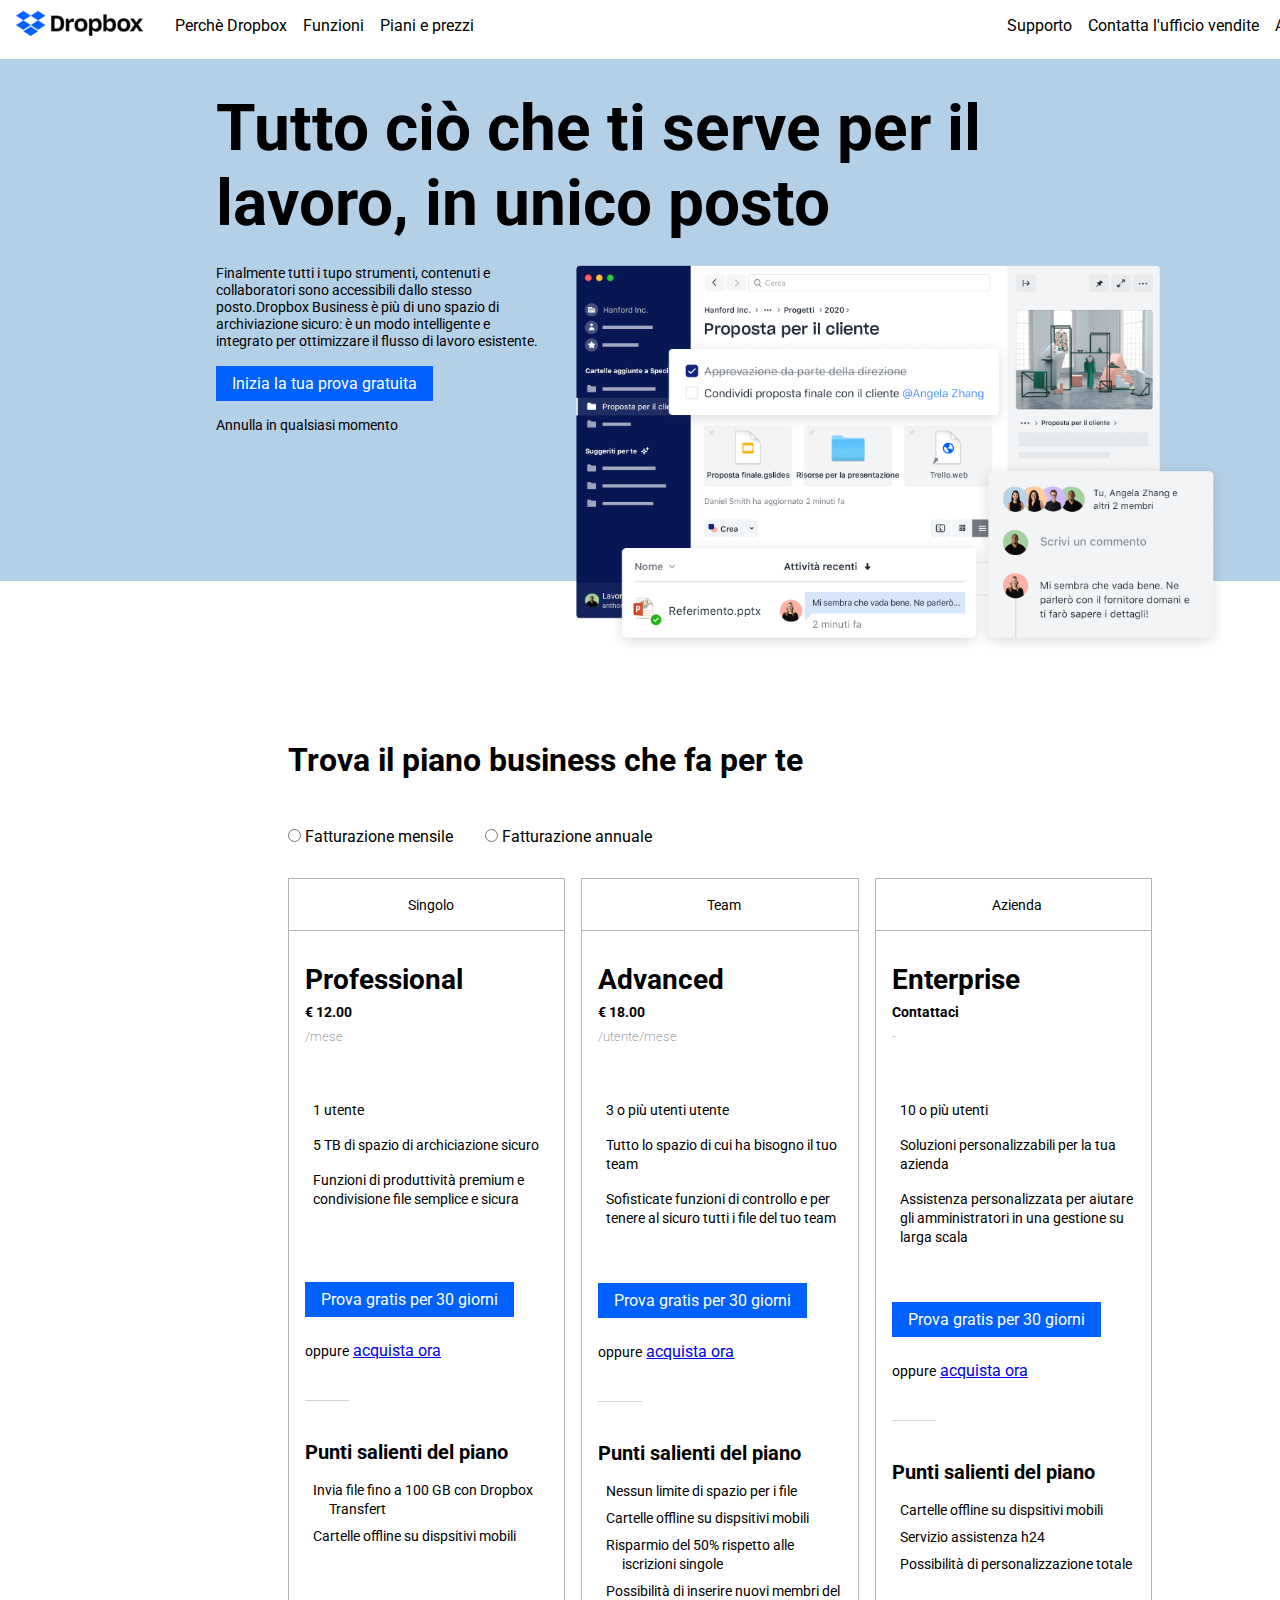
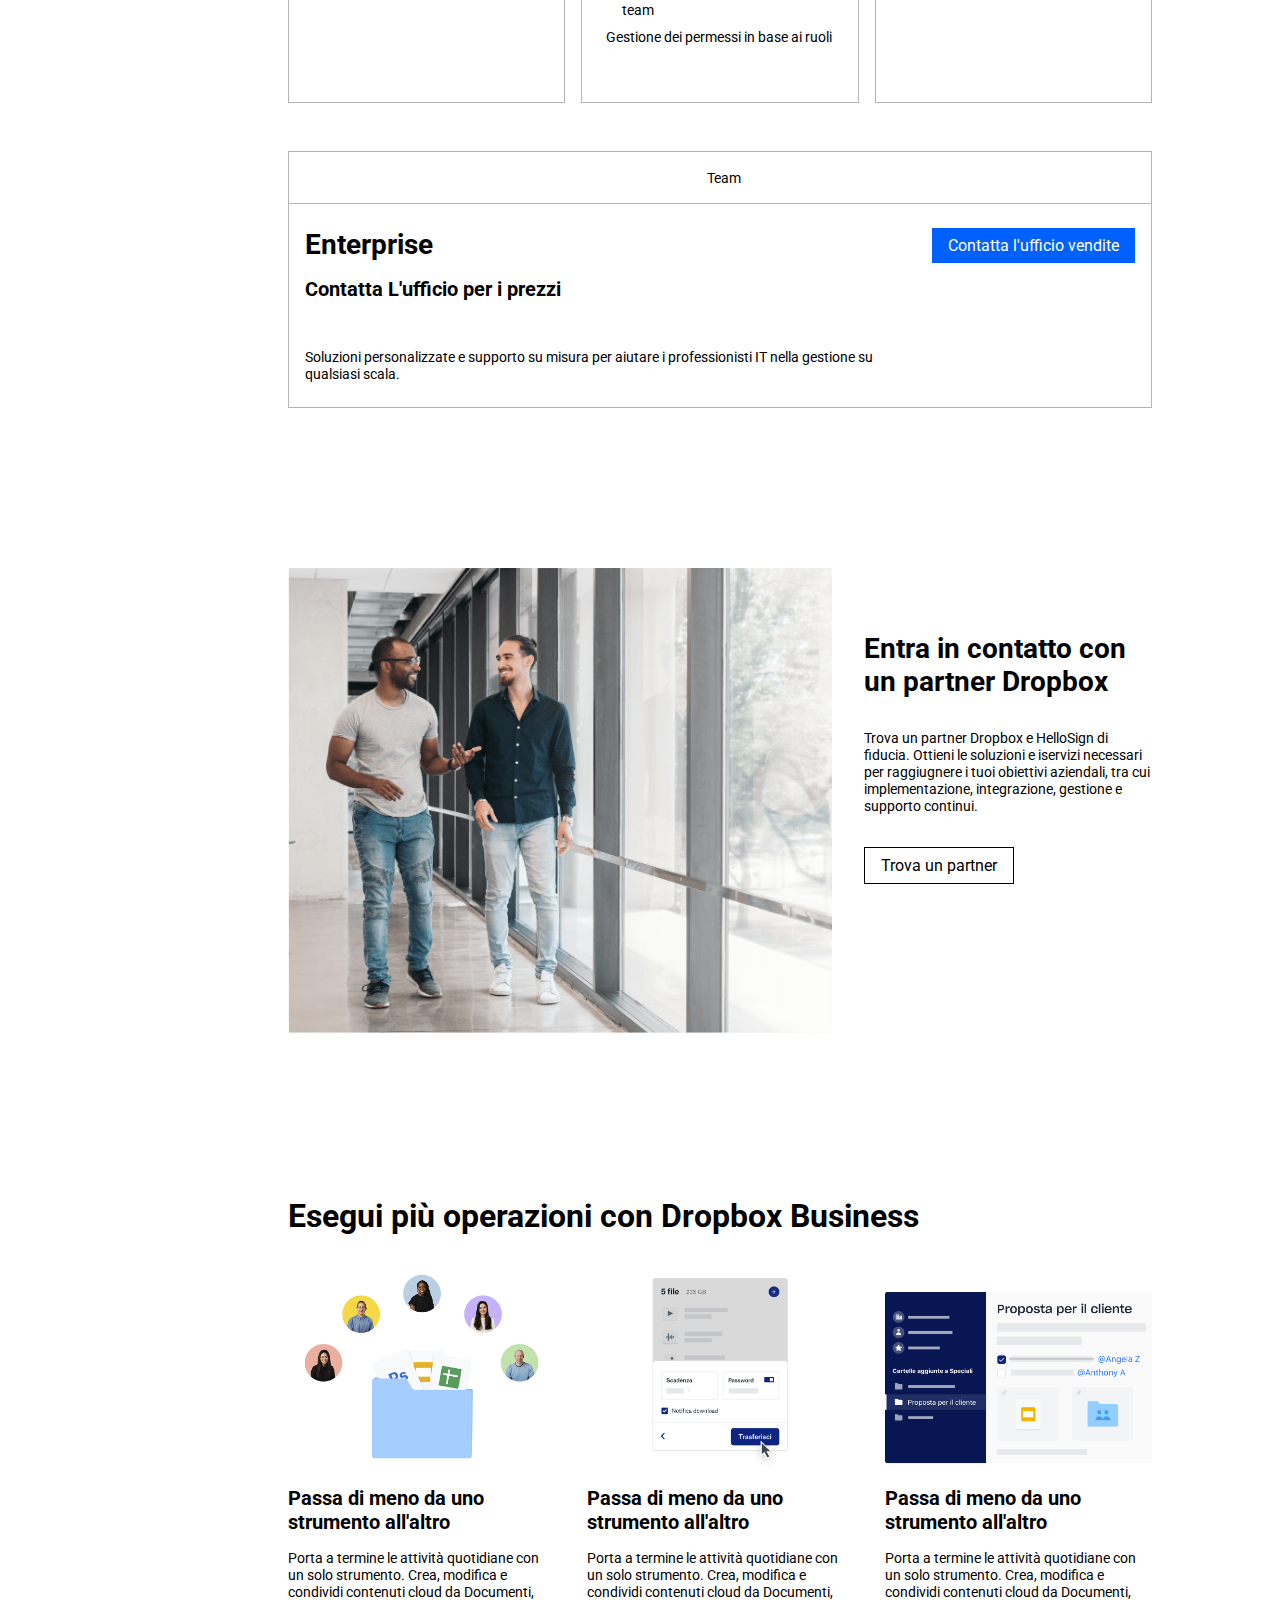
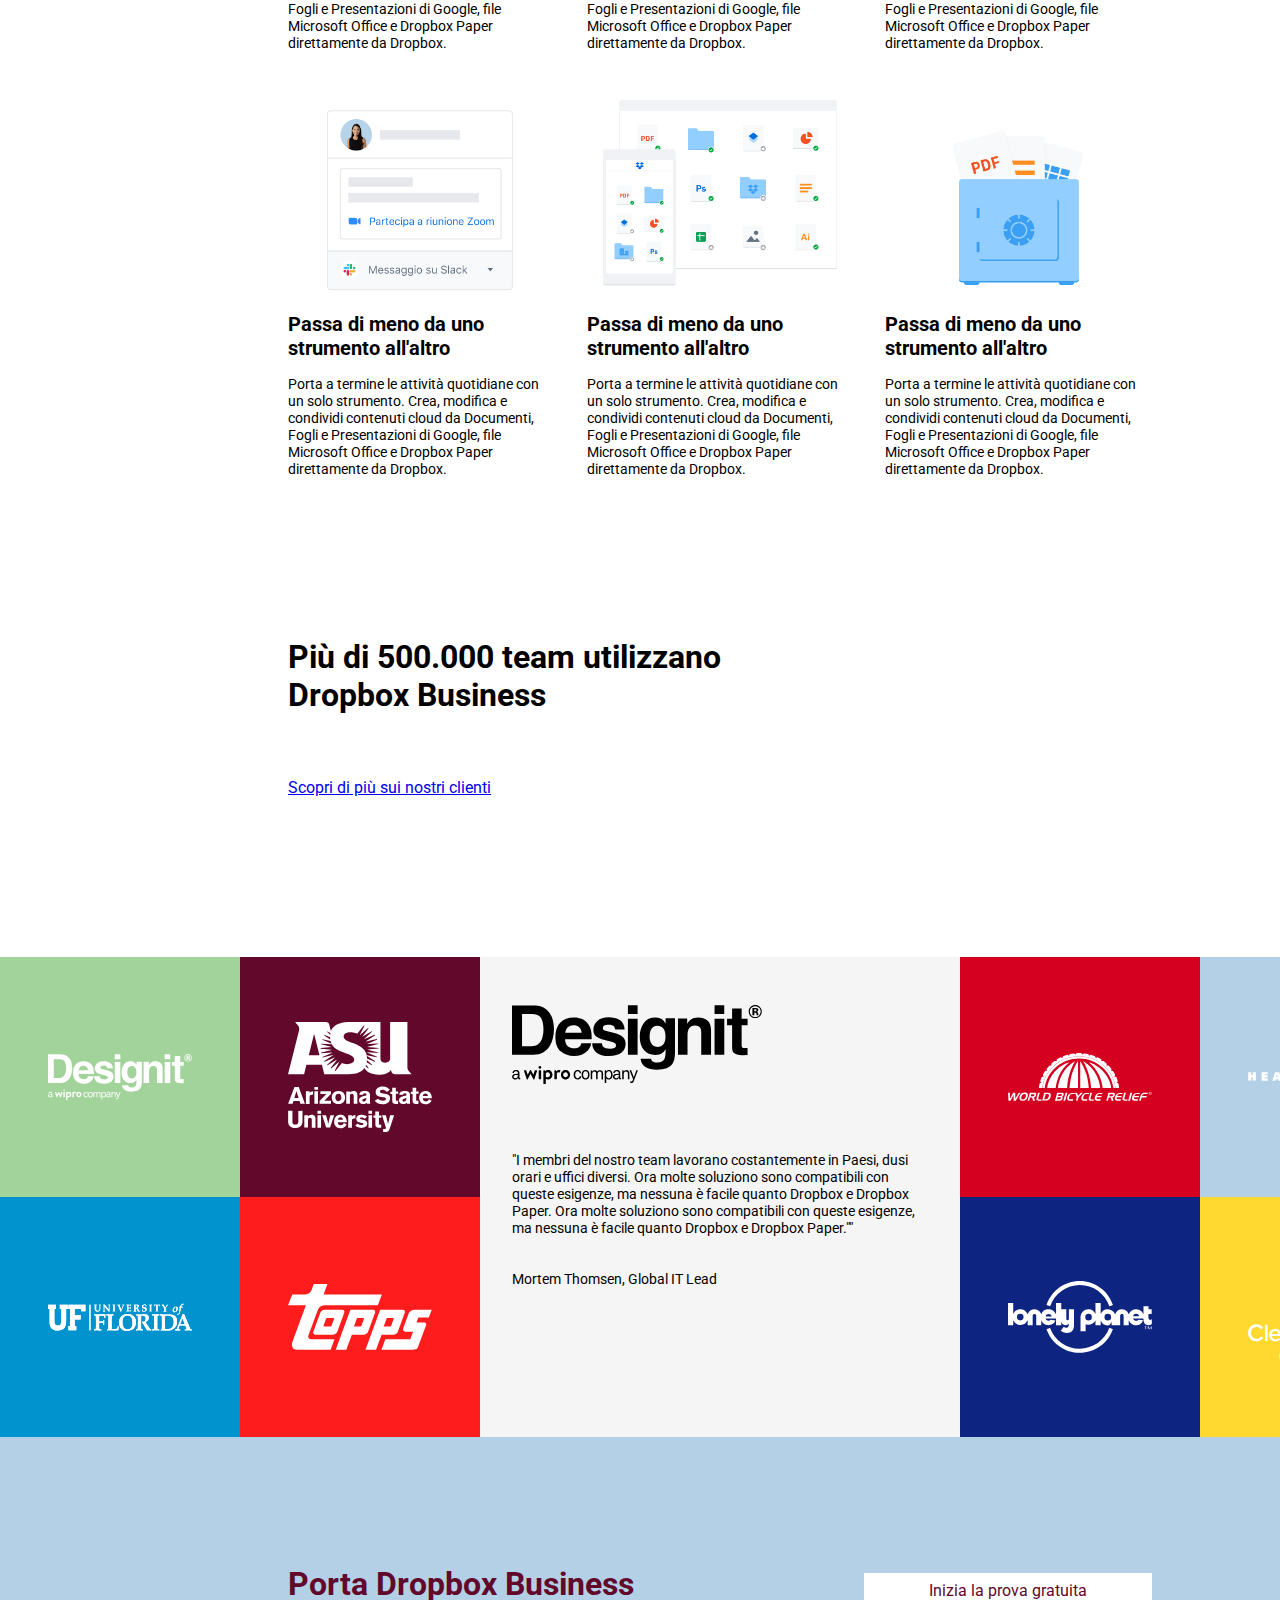
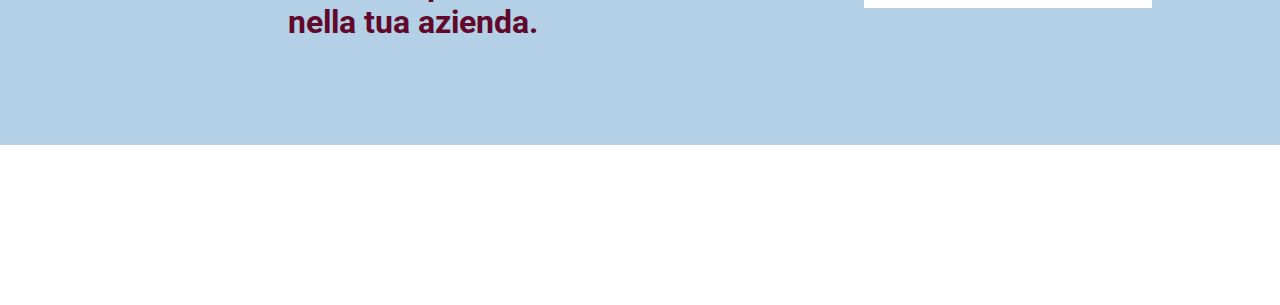
==== index.html @ 4bbb4719 "fix errors in plans section" ====
<!DOCTYPE html>
<html lang="en">
  <head>
    <meta charset="UTF-8" />
    <meta name="viewport" content="width=device-width, initial-scale=1.0" />

    <!-- font google -->
    <link rel="preconnect" href="https://fonts.googleapis.com" />
    <link rel="preconnect" href="https://fonts.gstatic.com" crossorigin />
    <link
      href="https://fonts.googleapis.com/css2?family=Roboto:ital,wght@0,100;0,300;0,400;0,500;0,700;0,900;1,100;1,300;1,400;1,500;1,700;1,900&display=swap"
      rel="stylesheet"
    />

    <!-- font awsome -->
    <link
      rel="stylesheet"
      href="https://cdnjs.cloudflare.com/ajax/libs/font-awesome/6.6.0/css/all.min.css"
      integrity="sha512-Kc323vGBEqzTmouAECnVceyQqyqdsSiqLQISBL29aUW4U/M7pSPA/gEUZQqv1cwx4OnYxTxve5UMg5GT6L4JJg=="
      crossorigin="anonymous"
      referrerpolicy="no-referrer"
    />

    <!-- style -->
    <link rel="stylesheet" href="./style.css" />

    <title>Dropbox</title>
  </head>

  <body>
    <header id="app_header">
      <div class="row">
        <div id="left_menu" class="col-6">
          <div id="logo">
            <img src="./img/logo-small.png" alt="" />
          </div>
          <!-- /logo -->
          <nav id="left_nav">
            <ul>
              <li><a href="#">Perchè Dropbox</a></li>
              <li><a href="#">Funzioni</a></li>
              <li><a href="#">Piani e prezzi</a></li>
            </ul>
          </nav>
          <!-- /menu -->
        </div>
        <!-- /left menu -->
        <div id="right_menu" class="col-6">
          <nav id="right_nav">
            <ul>
              <li><a href="#">Supporto</a></li>
              <li><a href="#">Contatta l'ufficio vendite</a></li>
              <li><a href="#">Accedi</a></li>
            </ul>
          </nav>
          <!-- /menu -->
          <div class="button_primary start">
            <a href="#">Inizia</a>
          </div>
          <!-- /cta -->
        </div>
        <!-- /right menu -->
      </div>
    </header>
    <!-- /#app_header -->

    <main id="app_main">
      <div class="hero">
        <div class="container_hero">  
          <h1>Tutto ciò che ti serve per il <br />lavoro, in unico posto</h1>
          <!-- /title -->
          <div class="row row_fix">
            <div class="column_fix col-4 flex_c">
              <p>
                Finalmente tutti i tupo strumenti, contenuti e collaboratori
                sono accessibili dallo stesso posto.Dropbox Business è più di
                uno spazio di archiviazione sicuro: è un modo intelligente e
                integrato per ottimizzare il flusso di lavoro esistente.
              </p>
              <div class="button_primary">
                <a href="#">Inizia la tua prova gratuita</a>
              </div>
              <span>Annulla in qualsiasi momento</span>
              <i class="fa-solid fa-arrow-down icon"></i>
            </div>
            <!-- /p+cta -->
            <div class="col-8">
              <img src="./img/jumbo.png" alt="" class="my-4" />
            </div>
            <!-- /img hero -->
          </div>
        </div>
      </div>
      <!-- /hero section -->

      <div class="plans py-10">
        <div class="container">
          <h2>Trova il piano business che fa per te</h2>
          <!-- /title -->
          <div class="radio">
            <div>
              <input type="radio" name="choice" value="choice1" />
              <label id="choice1">Fatturazione mensile</label>
            </div>
            <div>
              <input type="radio" name="choice" value="choice2" />
              <label id="choice2">Fatturazione annuale</label>
            </div>
          </div>
          <!-- /choice -->
          <div class="row">
            <div class="column col-4 border">
              <div class="plan_name border_bottom">
                <i class="fa-solid fa-user"></i>
                <span>Singolo</span>
              </div>
              <!-- /title -->
              <div class="information flex_c px-1">
                <h3>Professional</h3>
                <span class="price_fee">€ 12.00</span>
                <span class="period_fee">/mese</span>
                <!-- /first part -->
                <div class="users">
                  <div>
                    <i class="fa-solid fa-user pr-025"></i>
                  </div>
                  <div>
                    <span>1 utente</span>
                  </div>
                </div>
                <!-- /users -->
                <div class="space">
                  <div>
                    <i class="fa-solid fa-folder pr-025"></i>
                  </div>
                  <div>
                    <span>5 TB di spazio di archiciazione sicuro</span>
                  </div>
                </div>
                <!-- /space -->
                <div class="function">
                  <div>
                    <i class="fa-solid fa-share-nodes pr-025"></i>
                  </div>
                  <div>
                    <span
                      >Funzioni di produttività premium e condivisione file
                      semplice e sicura</span
                    >
                  </div>
                </div>
                <!-- /function -->
                <div class="button_primary my-05">
                  <a href="#">Prova gratis per 30 giorni</a>
                </div>
                <!-- /cta -->
                <div>
                  <span class="border_bottom_shrt">oppure</span>
                  <a href="#">acquista ora</a></span>
                </div>      
                <h4>Punti salienti del piano</h4>
                <div class="list">
                  <ul>
                    <li>
                      <span>
                        <i class="fa-solid fa-check"></i>
                        Invia file fino a 100 GB con Dropbox Transfert
                      </span>
                    </li>
                    <li>
                      <span>
                        <i class="fa-solid fa-check"></i>
                        Cartelle offline su dispsitivi mobili
                      </span>
                    </li>
                  </ul>
                </div>
                <!-- /bullets point -->
              </div>
              <!-- /information -->
            </div>
            <!-- /single plan -->
            <div class="column col-4 border">
              <div class="plan_name border_bottom">
                <i class="fa-solid fa-users"></i>
                <span>Team</span>
              </div>
              <!-- /title -->
              <div class="information flex_c px-1">
                <h3>Advanced</h3>
                <span class="price_fee">€ 18.00</span>
                <span class="period_fee">/utente/mese</span>
                <!-- /first part -->
                <div class="users">
                  <div>
                    <i class="fa-solid fa-users pr-025"></i>
                  </div>
                  <div>
                    <span>3 o più utenti utente</span>
                  </div>
                </div>
                <!-- /users -->
                <div class="space">
                  <div>
                    <i class="fa-solid fa-folder pr-025"></i>
                  </div>
                  <div>
                    <span>Tutto lo spazio di cui ha bisogno il tuo team</span>
                  </div>
                </div>
                <!-- /space -->
                <div class="function">
                  <div>
                    <i class="fa-solid fa-share-nodes pr-025"></i>
                  </div>
                  <div>
                    <span>
                      Sofisticate funzioni di controllo e per tenere al sicuro
                      tutti i file del tuo team
                    </span>
                  </div>
                </div>
                <!-- /function -->
                <div class="button_primary">
                  <a href="#">Prova gratis per 30 giorni</a>
                </div>
                <!-- /cta -->
                <div>
                  <span class="border_bottom_shrt">oppure</span>
                  <a href="#">acquista ora</a></span>
                </div>

                <h4>Punti salienti del piano</h4>
                <div class="list">
                  <ul>
                    <li>
                      <span>
                        <i class="fa-solid fa-check"></i>
                        Nessun limite di spazio per i file
                      </span>
                    </li>
                    <li>
                      <span>
                        <i class="fa-solid fa-check"></i>
                        Cartelle offline su dispsitivi mobili
                      </span>
                    </li>
                    <li>
                      <span>
                        <i class="fa-solid fa-check"></i>
                        Risparmio del 50% rispetto alle iscrizioni singole
                      </span>
                    </li>
                    <li>
                      <span>
                        <i class="fa-solid fa-check"></i>
                        Possibilità di inserire nuovi membri del team
                      </span>
                    </li>
                    <li>
                      <span>
                        <i class="fa-solid fa-check"></i>
                        Gestione dei permessi in base ai ruoli
                      </span>
                    </li>
                  </ul>
                </div>
                <!-- /bullets point -->
              </div>
              <!-- /information -->
            </div>
            <!-- /team plan -->
            <div class="column col-4 border">
              <div class="plan_name border_bottom">
                <i class="fa-solid fa-building"></i>
                <span>Azienda</span>
              </div>
              <!-- /title -->
              <div class="information flex_c px-1">
                <h3>Enterprise</h3>
                <span class="price_fee">Contattaci</span>
                <span class="period_fee">-</span>
                <!-- /first part -->
                <div class="users">
                  <div>
                    <i class="fa-solid fa-users pr-025"></i>
                  </div>
                  <div>
                    <span>10 o più utenti</span>
                  </div>
                </div>
                <!-- /users -->
                <div class="space">
                  <div>
                    <i class="fa-solid fa-folder pr-025"></i>
                  </div>
                  <div>
                    <span>Soluzioni personalizzabili per la tua azienda</span>
                  </div>
                </div>
                <!-- /space -->
                <div class="function">
                  <div>
                    <i class="fa-solid fa-share-nodes pr-025"></i>
                  </div>
                  <div>
                    <span>
                      Assistenza personalizzata per aiutare gli amministratori
                      in una gestione su larga scala
                    </span>
                  </div>
                </div>
                <!-- /function -->
                <div class="button_primary">
                  <a href="#">Prova gratis per 30 giorni</a>
                </div>
                <!-- /cta -->
                <div>
                  <span class="border_bottom_shrt">oppure</span>
                  <a href="#">acquista ora</a></span>
                </div>
                
                <h4>Punti salienti del piano</h4>
                <div class="list">
                  <ul>
                    <li>
                      <span>
                        <i class="fa-solid fa-check"></i>
                        Cartelle offline su dispsitivi mobili
                      </span>
                    </li>
                    <li>
                      <span>
                        <i class="fa-solid fa-check"></i>
                        Servizio assistenza h24
                      </span>
                    </li>
                    <li>
                      <span>
                        <i class="fa-solid fa-check"></i>
                        Possibilità di personalizzazione totale
                      </span>
                    </li>
                  </ul>
                </div>
                <!-- /bullets point -->
              </div>
              <!-- /information -->
            </div>
            <!-- /enterprise plan -->
          </div>
          <!-- /plans -->
          <div class="personal_plan border">
            <div class="plan_name border_bottom">
              <i class="fa-solid fa-building"></i>
              <span>Team</span>
            </div>
            <div class="row">
              <div class="column col-9">
                <h3>Enterprise</h3>
                <h4>Contatta L'ufficio per i prezzi</h4>
                <p>
                  Soluzioni personalizzate e supporto su misura per aiutare i
                  professionisti IT nella gestione su qualsiasi scala.
                </p>
              </div>
              <div class="column col-3">
                <div class="button_primary">
                  <a href="#">Contatta l'ufficio vendite</a>
                </div>
              </div>
            </div>
          </div>
          <!-- /personal plan -->
        </div>
      </div>
      <!-- /plans section -->

      <div class="partner pbottom-10">
        <div class="container">
          <div class="row">
            <div class="pr-1 col-8">
              <img src="./img/partner.png" alt="" />
            </div>
            <div class="flex_c col-4">
              <h3 class="ptop-4">Entra in contatto con un partner Dropbox</h3>
              <p class="py-2">
                Trova un partner Dropbox e HelloSign di fiducia. Ottieni le
                soluzioni e iservizi necessari per raggiugnere i tuoi obiettivi
                aziendali, tra cui implementazione, integrazione, gestione e
                supporto continui.
              </p>
              <div class="button_quaternary">
                <a href="#">Trova un partner</a>
              </div>
            </div>
          </div>
        </div>
      </div>
      <!-- /cta partener section-->

      <div class="operations pbottom-10">
        <div class="container">
          <h2>Esegui più operazioni con Dropbox Business</h2>
          <div class="row">
            <div class="col-4">
              <img src="./img/business-feature-switching-tools.png" alt="" />
              <h4 class="py-05_1">Passa di meno da uno strumento all'altro</h4>
              <p>
                Porta a termine le attività quotidiane con un solo strumento.
                Crea, modifica e condividi contenuti cloud da Documenti, Fogli e
                Presentazioni di Google, file Microsoft Office e Dropbox Paper
                direttamente da Dropbox.
              </p>
            </div>
            <div class="col-4">
              <img src="./img/business-feature-send-files-it.png" alt="" />
              <h4 class="py-05_1">Passa di meno da uno strumento all'altro</h4>
              <p>
                Porta a termine le attività quotidiane con un solo strumento.
                Crea, modifica e condividi contenuti cloud da Documenti, Fogli e
                Presentazioni di Google, file Microsoft Office e Dropbox Paper
                direttamente da Dropbox.
              </p>
            </div>
            <div class="col-4">
              <img src="./img/business-feature-coordinate-it.png" alt="" />
              <h4 class="py-05_1">Passa di meno da uno strumento all'altro</h4>
              <p>
                Porta a termine le attività quotidiane con un solo strumento.
                Crea, modifica e condividi contenuti cloud da Documenti, Fogli e
                Presentazioni di Google, file Microsoft Office e Dropbox Paper
                direttamente da Dropbox.
              </p>
            </div>
          </div>
          <div class="row ptop-2">
            <div class="col-4">
              <img src="./img/business-feature-integrations-it.png" alt="" />
              <h4 class="py-05_1">Passa di meno da uno strumento all'altro</h4>
              <p>
                Porta a termine le attività quotidiane con un solo strumento.
                Crea, modifica e condividi contenuti cloud da Documenti, Fogli e
                Presentazioni di Google, file Microsoft Office e Dropbox Paper
                direttamente da Dropbox.
              </p>
            </div>
            <div class="col-4">
              <img src="./img/business-feature-multi-device.png" alt="" />
              <h4 class="py-05_1">Passa di meno da uno strumento all'altro</h4>
              <p>
                Porta a termine le attività quotidiane con un solo strumento.
                Crea, modifica e condividi contenuti cloud da Documenti, Fogli e
                Presentazioni di Google, file Microsoft Office e Dropbox Paper
                direttamente da Dropbox.
              </p>
            </div>
            <div class="col-4">
              <img src="./img/business-feature-security.png" alt="" />
              <h4 class="py-05_1">Passa di meno da uno strumento all'altro</h4>
              <p>
                Porta a termine le attività quotidiane con un solo strumento.
                Crea, modifica e condividi contenuti cloud da Documenti, Fogli e
                Presentazioni di Google, file Microsoft Office e Dropbox Paper
                direttamente da Dropbox.
              </p>
            </div>
          </div>
        </div>
      </div>
      <!-- /functions section -->

      <div class="company_partners pbottom-10">
        <div class="container pbottom-10">
          <h2 class="pbottom-4">
            Più di 500.000 team utilizzano <br />
            Dropbox Business
          </h2>
          <a href="#">Scopri di più sui nostri clienti</a>
        </div>
        <!-- /title -->
        <div class="row">
          <div class="col-4">
            <div class="row">
              <div class="col-6 des">
                <img src="./img/designit.svg" alt="" />
              </div>
              <div class="col-6 asu">
                <img src="./img/arizona_state_university.svg" alt="" />
              </div>
            </div>
            <div class="row">
              <div class="col-6 uf">
                <img src="./img/university_of_florida.svg" alt="" />
              </div>
              <div class="col-6 topps">
                <img src="./img/topps.svg" alt="" />
              </div>
            </div>
          </div>
          <!-- /section brand left -->
          <div class="col-4 middle">
            <div class="col-12">
              <img src="./img/designit.svg" alt="" />
              <p>
                "I membri del nostro team lavorano costantemente in Paesi, dusi
                orari e uffici diversi. Ora molte soluziono sono compatibili con
                queste esigenze, ma nessuna è facile quanto Dropbox e Dropbox
                Paper. Ora molte soluziono sono compatibili con queste esigenze,
                ma nessuna è facile quanto Dropbox e Dropbox Paper.""
              </p>
              <span> Mortem Thomsen, Global IT Lead </span>
            </div>
          </div>
          <!-- /section brand center -->
          <div class="col-4">
            <div class="row">
              <div class="col-6 bic">
                <img src="./img/world_bicycle_relief.svg" alt="" />
              </div>
              <div class="col-6 hearst">
                <img src="./img/hearst_corp.svg" alt="" />
              </div>
            </div>
            <div class="row">
              <div class="col-6 lonely">
                <img src="./img/lonely_planet.svg" alt="" />
              </div>
              <div class="col-6 channel">
                <img src="./img/clear_channel.svg" alt="" />
              </div>
            </div>
          </div>
          <!-- /section brand right -->
        </div>
        <!-- /brand -->
        <div class="free_trial">
          <div class="container">
            <div class="row">
              <div class="col-8">
                <h2>
                  Porta Dropbox Business <br />
                  nella tua azienda.
                </h2>
              </div>
              <div class="col-4">
                <div class="button_secondary">
                  <a href="#">Inizia la prova gratuita</a>
                </div>
              </div>
            </div>
          </div>
        </div>
        <!-- /cta free trial -->
      </div>
      <!-- /company partners -->
    </main>
    <!-- /#app_main -->

    <footer id="app_footer"></footer>
    <!-- /#app_footer -->
  </body>
</html>
---- style.css ----
/* #region common */
* {
  margin: 0;
  padding: 0;
  box-sizing: border-box;
  font-family: "Roboto", sans-serif;
}

body {
  min-width: 1440px;
}

.button_primary {
  background-color: var(--cl_btn-primary);
  padding: 0.5rem 1rem;
  text-align: center;
  vertical-align: middle;

  a {
    text-decoration: none;
    color: var(--cl_txt-secondary);
  }
}

.button_secondary {
  background-color: var(--cl_btn-secondary);
  padding: 0.5rem 1rem;
  text-align: center;

  a {
    text-decoration: none;
    color: var(--cl_txt-tertiary);
  }
}

.button_quaternary {
  background-color: white;
  padding: 0.5rem 1rem;
  border: 1px solid black;
  text-align: center;

  a {
    text-decoration: none;
    color: var(--cl_txt-primary);
  }
}

.container {
  width: 60%;
  margin: auto;
}

.row {
  display: flex;
}

.row_fix {
  margin: 0 -0.5rem;
}

.column_fix {
  padding: 0 0.5rem;
  gap: 1rem;
}

.col-3 {
  width: calc((100% / 12) * 3);
}

.col-4 {
  width: calc((100% / 12) * 4);
}

.col-6 {
  width: calc((100% / 12) * 6);
}

.col-8 {
  width: calc((100% / 12) * 8);
}

.col-9 {
  width: calc((100% / 12) * 9);
}

.col-12 {
  width: calc((100% / 12) * 12);
}

.ptop-4 {
  padding-top: 4rem;
}

.ptop-2 {
  padding-top: 2rem;
}

.pbottom-10 {
  padding-bottom: 10rem;
}

.pbottom-4 {
  padding-bottom: 4rem;
}

.py-05_1 {
  padding: 0.5rem 0 1rem 0;
}

.py-2 {
  padding: 2rem 0;
}

.py-10 {
  padding: 10rem 0;
}

.px-1 {
  padding: 0 1rem;
}

.pr-025 {
  padding-right: 0.25rem;
}

.pr-1 {
  padding-right: 2rem;
}

img {
  max-width: 100%;
}

h1 {
  font-size: 4rem;
  font-weight: bolder;
  padding-bottom: 1.5rem;
}

h2 {
  font-size: 2rem;
  font-weight: bolder;
  padding-bottom: 1.5rem;
}

h3 {
  font-size: 1.75rem;
  font-weight: bolder;
}

h4 {
  font-size: 1.25rem;
  font-weight: bolder;
}

p,
span {
  font-size: 0.9rem;
  font-weight: light;
}

.flex_c {
  display: flex;
  flex-direction: column;
  align-items: flex-start;
}

.flex_end {
  display: flex;
  justify-content: flex-end;
}

.border {
  border: 1px solid rgb(180, 180, 180);
}

.border_bottom {
  border-bottom: 1px solid rgb(180, 180, 180);
}
/* assets */
:root {
  --bg-primary: #ffffff;
  --bg-secondary: #b4d0e7;
  --bg-tertiary: #000000;
  --cl_txt-primary: #000000;
  --cl_txt-secondary: #ffffff;
  --cl_txt-tertiary: #61082b;
  --bg_prtn-lonelyplanet: #0d2481;
  --bg_prtn-hearst: #b4d0e7;
  --bg_prtn-clearchannel: #ffd830;
  --bg_prtn-worldbicycle: #d5001f;
  --bg_prtn-topps: #ff1c1c;
  --bg_prtn-ASU: #61082b;
  --bg_prtn-UFflorida: #0093ce;
  --bg_prtn-Designit: #a2d39b;
  --bg_prtn-Designit_lg: #f5f5f5;
  --cl_btn-secondary: #ffffff;
  --cl_btn-primary: #0061ff;
  --cl-icon: #000000;
}

/* #endregion common */

/* #region header */
#app_header {
  max-width: 100%;
  background-color: var(--bg-primary);

  .row {
    max-width: 100%;
    display: flex;
    align-items: center;
    flex-direction: row;
    justify-content: space-between;
    padding: 0.5rem 0;
    margin-bottom: 0.5rem;
  }
}

#left_menu,
#right_menu {
  display: flex;
  align-items: center;
  gap: 0.5rem;

  nav ul {
    display: flex;
    list-style: none;

    li {
      padding: 0.5rem 0;
    }

    li > a {
      text-decoration: none;
      color: var(--cl_txt-primary);
      padding: 0 0.5rem;
    }
  }
}

#left_menu {
  justify-content: flex-start;
  padding-left: 1rem;

  #logo {
    margin-right: 1rem;
  }
}

#right_menu {
  justify-content: flex-end;
  padding-right: 1rem;

  .start {
    margin-left: 1rem;
  }
}

/* hover nav */
nav li:hover {
  border-bottom: 1px solid #00000081;
}

/* #endregion header */

/* #region main */

/* #region hero */
#app_main > .hero {
  padding-top: 2rem;
  background-color: var(--bg-secondary);
}

.container_hero {
  width: 70%;
  margin: auto;
}

.my-4 {
  margin-bottom: -4.5rem;
}

.icon {
  position: relative;
  bottom: -4.5rem;
  color: var(--cl-icon);
  font-size: 2rem;
  font-weight: bolder;
}
/* #endregion hero */

/* #region plans */
.radio {
  display: flex;
  gap: 2rem;
  justify-content: flex-start;
  align-items: center;
  padding: 1.5rem 0 2rem 0;
}

.plans .row {
  gap: 1rem;
}

.plan_name {
  text-align: center;
  padding: 1rem;

  i {
    padding-right: 0.5rem;
  }
}

.information {
  h3 {
    padding: 2rem 0 0.5rem 0;
  }

  .price_fee {
    font-weight: bold;
    padding: 0 0 0.5rem 0;
  }

  .period_fee {
    font-size: 0.8rem;
    font-weight: 200;
    color: gray;
    padding-bottom: 3rem;
  }
  .users,
  .space,
  .function {
    padding: 0.5rem 0;
    display: flex;
    gap: 0.25rem;
  }

  .button_primary {
    margin-top: 3rem;
    margin-bottom: 1.5rem;
  }

  .my-05 {
    margin-top: 4.1rem;
  }

  h4 {
    padding: 5rem 0 1rem 0;
  }

  .border_bottom_shrt {
    padding-bottom: 2.5rem;
    border-bottom: 1px solid lightgray;
  }
}

.list {
  padding-bottom: 3rem;

  ul {
    list-style: none;
    margin-left: 1.5rem;
  }

  li {
    padding-bottom: 0.5rem;
    i {
      font-size: 1rem;
      font-weight: bolder;
      padding-right: 0.5rem;
      margin-left: -1.5rem;
      color: var(--cl_btn-primary);
    }
  }
}

.personal_plan {
  margin-top: 3rem;

  .row {
    padding: 1.5rem 1rem;

    .column {
      h3 {
        padding-bottom: 1rem;
      }
      h4 {
        padding-bottom: 3rem;
      }
    }
  }
}
/* #endregion plans */

/* #region operations */
.operations {
  .row {
    gap: 2rem;
  }
}
/* #endregion operations */

/* #region company_partners */

.col-4 > .row {
  display: flex;
  justify-content: center;
  align-items: center;
  vertical-align: middle;

  .col-6 {
    padding: 1rem;
  }

  img {
    padding: 2rem;
    filter: brightness(0) saturate(100%) invert(99%) sepia(99%) saturate(2%)
      hue-rotate(358deg) brightness(116%) contrast(100%);
  }

  .des {
    display: flex;
    justify-content: center;
    align-items: center;
    background-color: var(--bg_prtn-Designit);
    aspect-ratio: 1/1;
  }

  .asu {
    display: flex;
    justify-content: center;
    align-items: center;
    background-color: var(--bg_prtn-ASU);
    aspect-ratio: 1/1;
  }

  .uf {
    display: flex;
    justify-content: center;
    align-items: center;
    background-color: var(--bg_prtn-UFflorida);
    aspect-ratio: 1/1;
  }

  .topps {
    display: flex;
    justify-content: center;
    align-items: center;
    background-color: var(--bg_prtn-topps);
    aspect-ratio: 1/1;
  }

  .bic {
    display: flex;
    justify-content: center;
    align-items: center;
    background-color: var(--bg_prtn-worldbicycle);
    aspect-ratio: 1/1;
  }

  .hearst {
    display: flex;
    justify-content: center;
    align-items: center;
    background-color: var(--bg_prtn-hearst);
    aspect-ratio: 1/1;
  }

  .lonely {
    display: flex;
    justify-content: center;
    align-items: center;
    background-color: var(--bg_prtn-lonelyplanet);
    aspect-ratio: 1/1;
  }

  .channel {
    display: flex;
    justify-content: center;
    align-items: center;
    background-color: var(--bg_prtn-clearchannel);
    aspect-ratio: 1/1;
  }
}

.row {
  .middle {
    background-color: var(--bg_prtn-Designit_lg);

    .col-12 {
      padding: 3rem 2rem 3rem 2rem;

      p {
        padding: 2rem 0;
      }
    }

    img {
      color: var(--cl_txt-primary);
      width: 250px;
      padding-bottom: 2rem;
    }
  }
}

.free_trial {
  background-color: var(--bg-secondary);
  color: var(--cl_txt-tertiary);
  padding: 5rem 0;

  .row {
    display: flex;
    justify-content: space-between;
    align-items: center;

    h2 {
      padding-top: 3rem;
    }
  }
}

/* #endregion company_parteners */

/* #endregion main*/
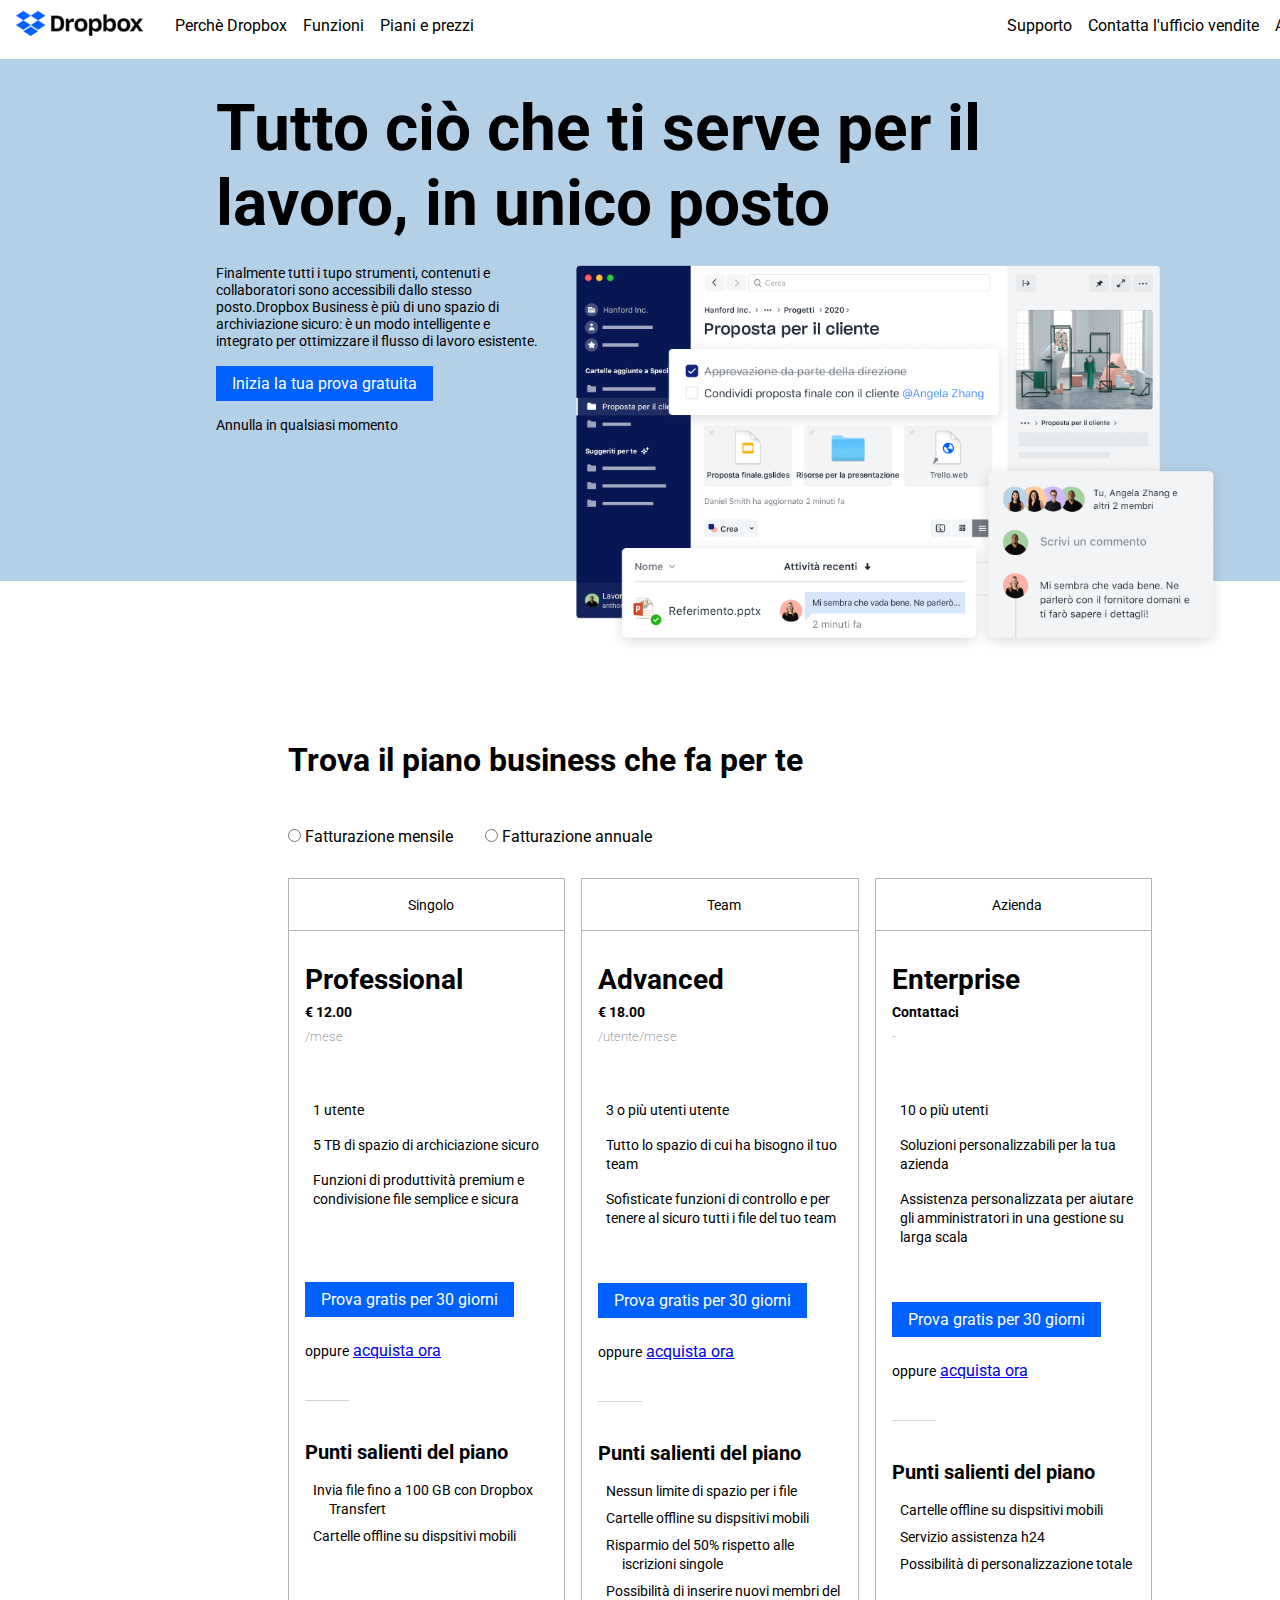
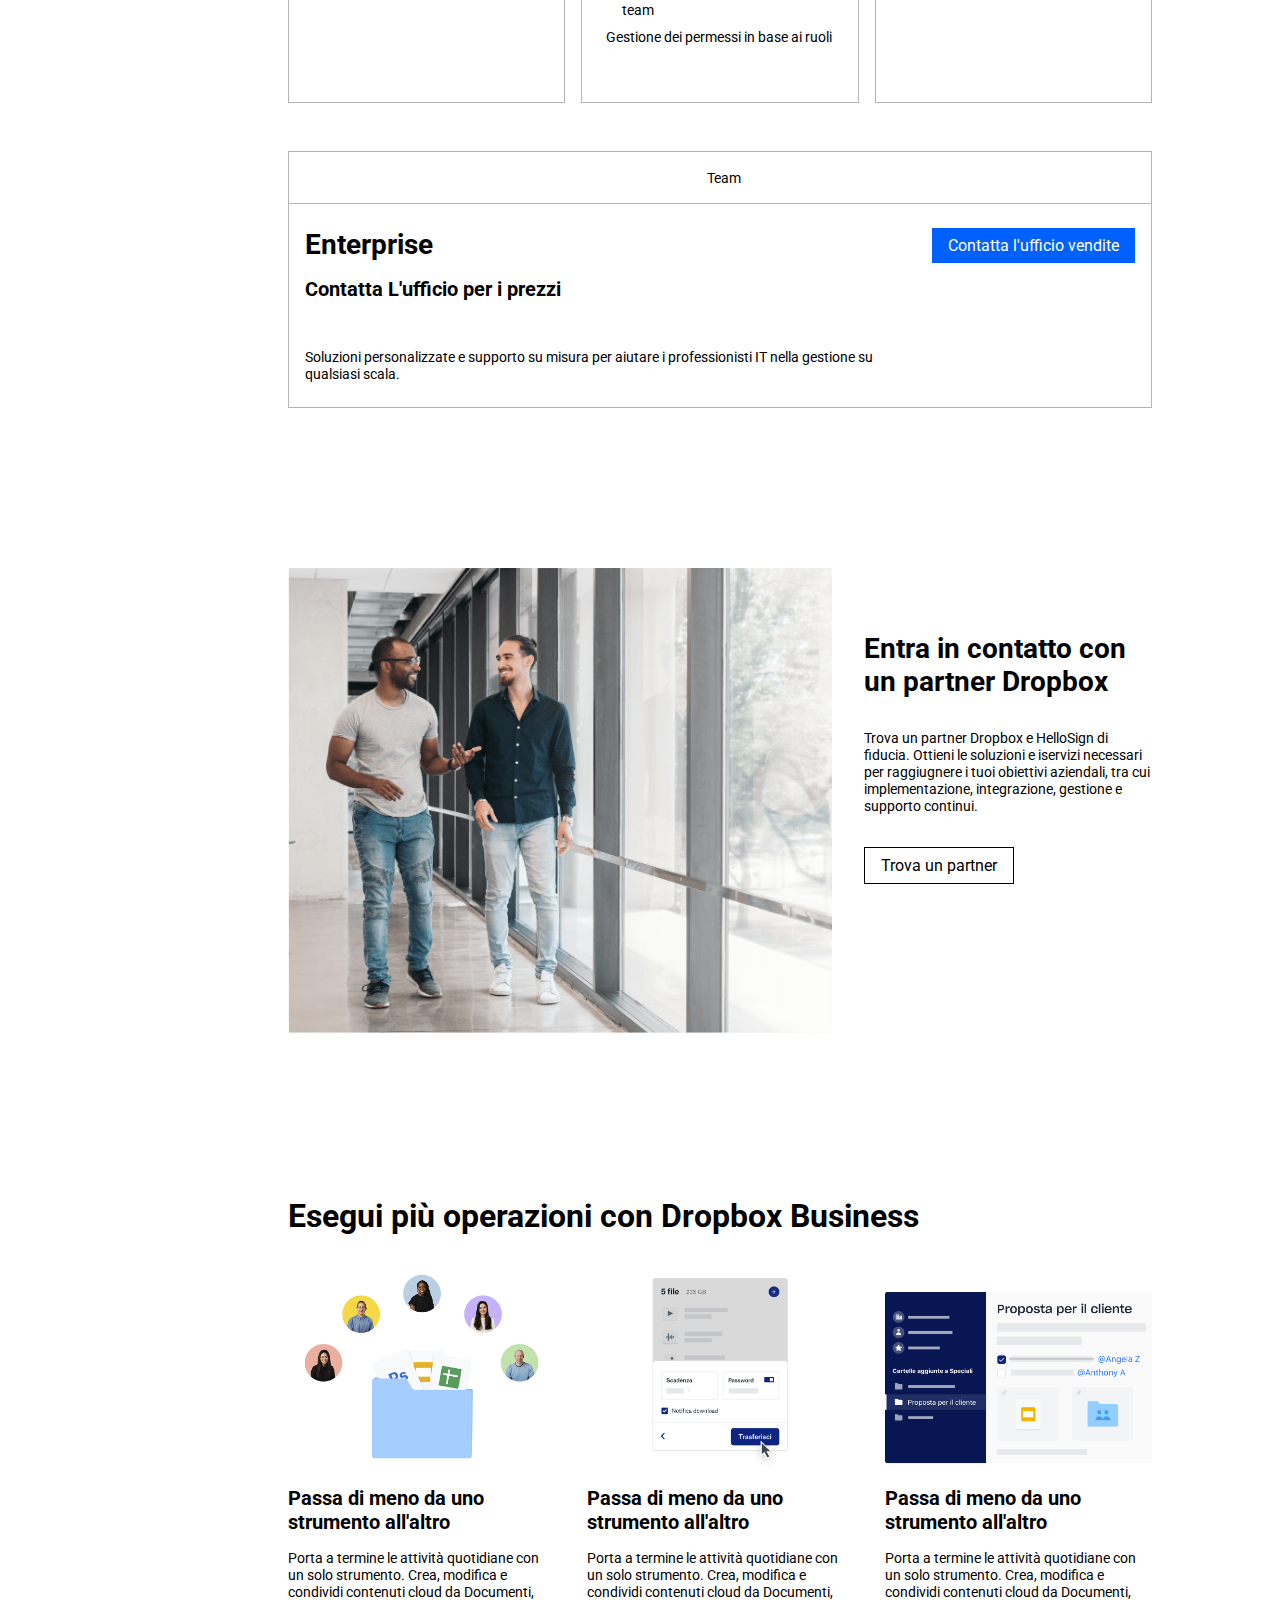
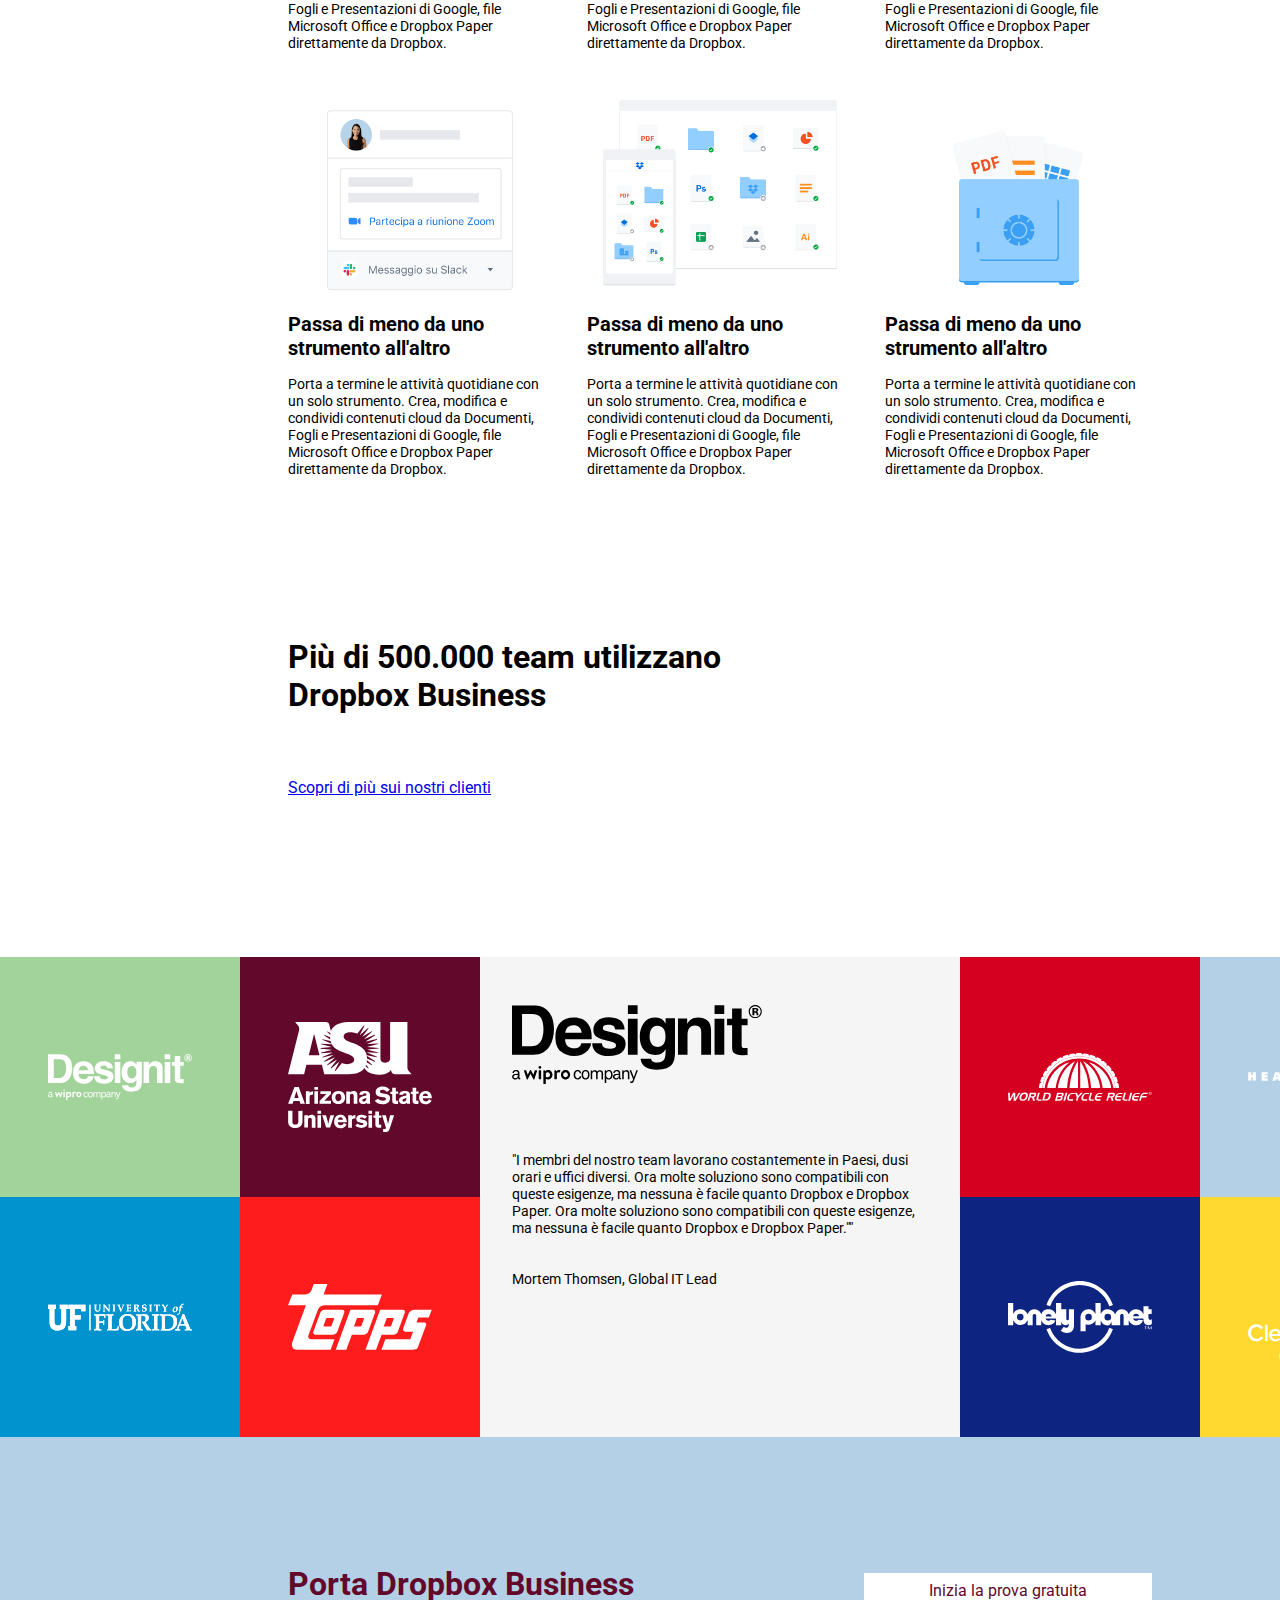
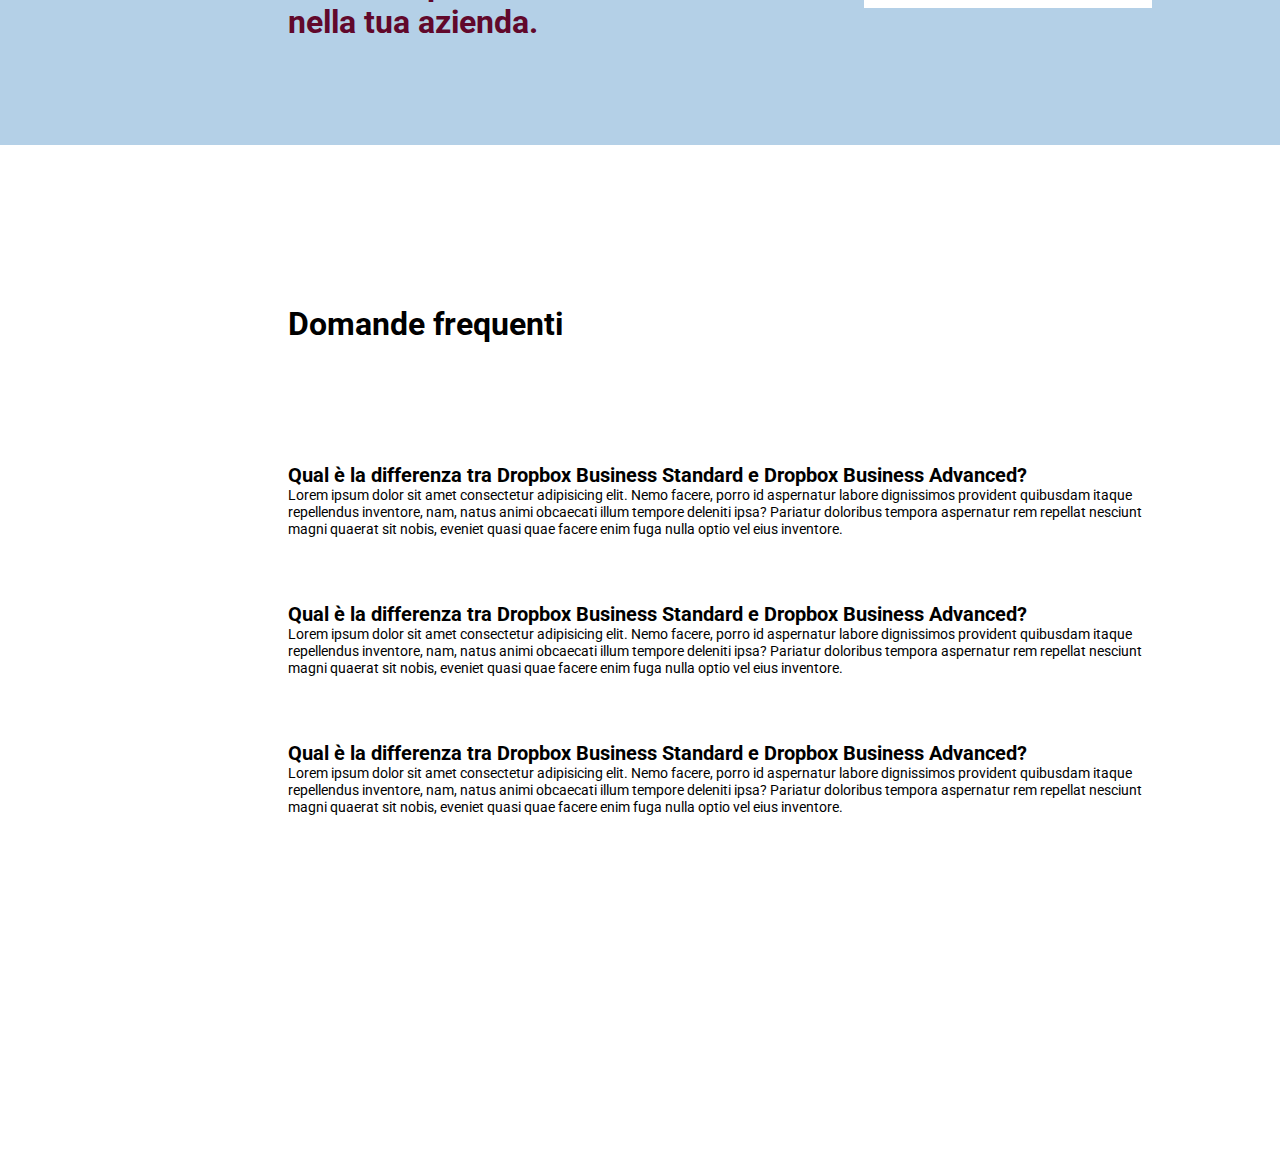
==== commit 6269c580: "add section faq and contents to main" ====
--- a/index.html
+++ b/index.html
@@ -319,7 +319,7 @@
                   <span class="border_bottom_shrt">oppure</span>
                   <a href="#">acquista ora</a></span>
                 </div>
-                
+
                 <h4>Punti salienti del piano</h4>
                 <div class="list">
                   <ul>
@@ -554,6 +554,75 @@
         <!-- /cta free trial -->
       </div>
       <!-- /company partners -->
+
+      <div class="faq pbottom-10">
+        <div class="container">
+          <div class="row flex_c col-12 pbottom-10">
+            <div class="border_bottom_acc col-12 pbottom-4">
+              <h2>Domande frequenti</h2>
+            </div>
+            <!-- /title section -->
+            <div class="accordion border_bottom_acc py-2 col-12">
+              <div class="row_question">
+                <div class="question">
+                  <h4>
+                    Qual è la differenza tra Dropbox Business Standard e Dropbox Business Advanced?
+                  </h4>
+                </div>
+                <div class="icon_chevron">
+                  <i class="fa-solid fa-chevron-down"></i>
+                  <i class="fa-solid fa-chevron-up"></i>
+                </div>
+              </div>
+              <div class="row_answer">
+                <p>
+                  Lorem ipsum dolor sit amet consectetur adipisicing elit. Nemo facere, porro id aspernatur labore dignissimos provident quibusdam itaque repellendus inventore, nam, natus animi obcaecati illum tempore deleniti ipsa? Pariatur doloribus tempora aspernatur rem repellat nesciunt magni quaerat sit nobis, eveniet quasi quae facere enim fuga nulla optio vel eius inventore.
+                </p>
+              </div>
+            </div>
+            <!-- /question1 -->
+            <div class="accordion border_bottom_acc py-2 col-12">
+              <div class="row_question">
+                <div class="question">
+                  <h4>
+                    Qual è la differenza tra Dropbox Business Standard e Dropbox Business Advanced?
+                  </h4>
+                </div>
+                <div class="icon_chevron">
+                  <i class="fa-solid fa-chevron-down"></i>
+                  <i class="fa-solid fa-chevron-up"></i>
+                </div>
+              </div>
+              <div class="row_answer">
+                <p>
+                  Lorem ipsum dolor sit amet consectetur adipisicing elit. Nemo facere, porro id aspernatur labore dignissimos provident quibusdam itaque repellendus inventore, nam, natus animi obcaecati illum tempore deleniti ipsa? Pariatur doloribus tempora aspernatur rem repellat nesciunt magni quaerat sit nobis, eveniet quasi quae facere enim fuga nulla optio vel eius inventore.
+                </p>
+              </div>
+            </div>
+            <!-- /question2 -->
+            <div class="accordion border_bottom_acc py-2 col-12">
+              <div class="row_question">
+                <div class="question">
+                  <h4>
+                    Qual è la differenza tra Dropbox Business Standard e Dropbox Business Advanced?
+                  </h4>
+                </div>
+                <div class="icon_chevron">
+                  <i class="fa-solid fa-chevron-down"></i>
+                  <i class="fa-solid fa-chevron-up"></i>
+                </div>
+              </div>
+              <div class="row_answer">
+                <p>
+                  Lorem ipsum dolor sit amet consectetur adipisicing elit. Nemo facere, porro id aspernatur labore dignissimos provident quibusdam itaque repellendus inventore, nam, natus animi obcaecati illum tempore deleniti ipsa? Pariatur doloribus tempora aspernatur rem repellat nesciunt magni quaerat sit nobis, eveniet quasi quae facere enim fuga nulla optio vel eius inventore.
+                </p>
+              </div>
+            </div>
+            <!-- /question3 -->
+          </div>
+        </div>
+      </div>
+      <!-- /faq -->
     </main>
     <!-- /#app_main -->
 
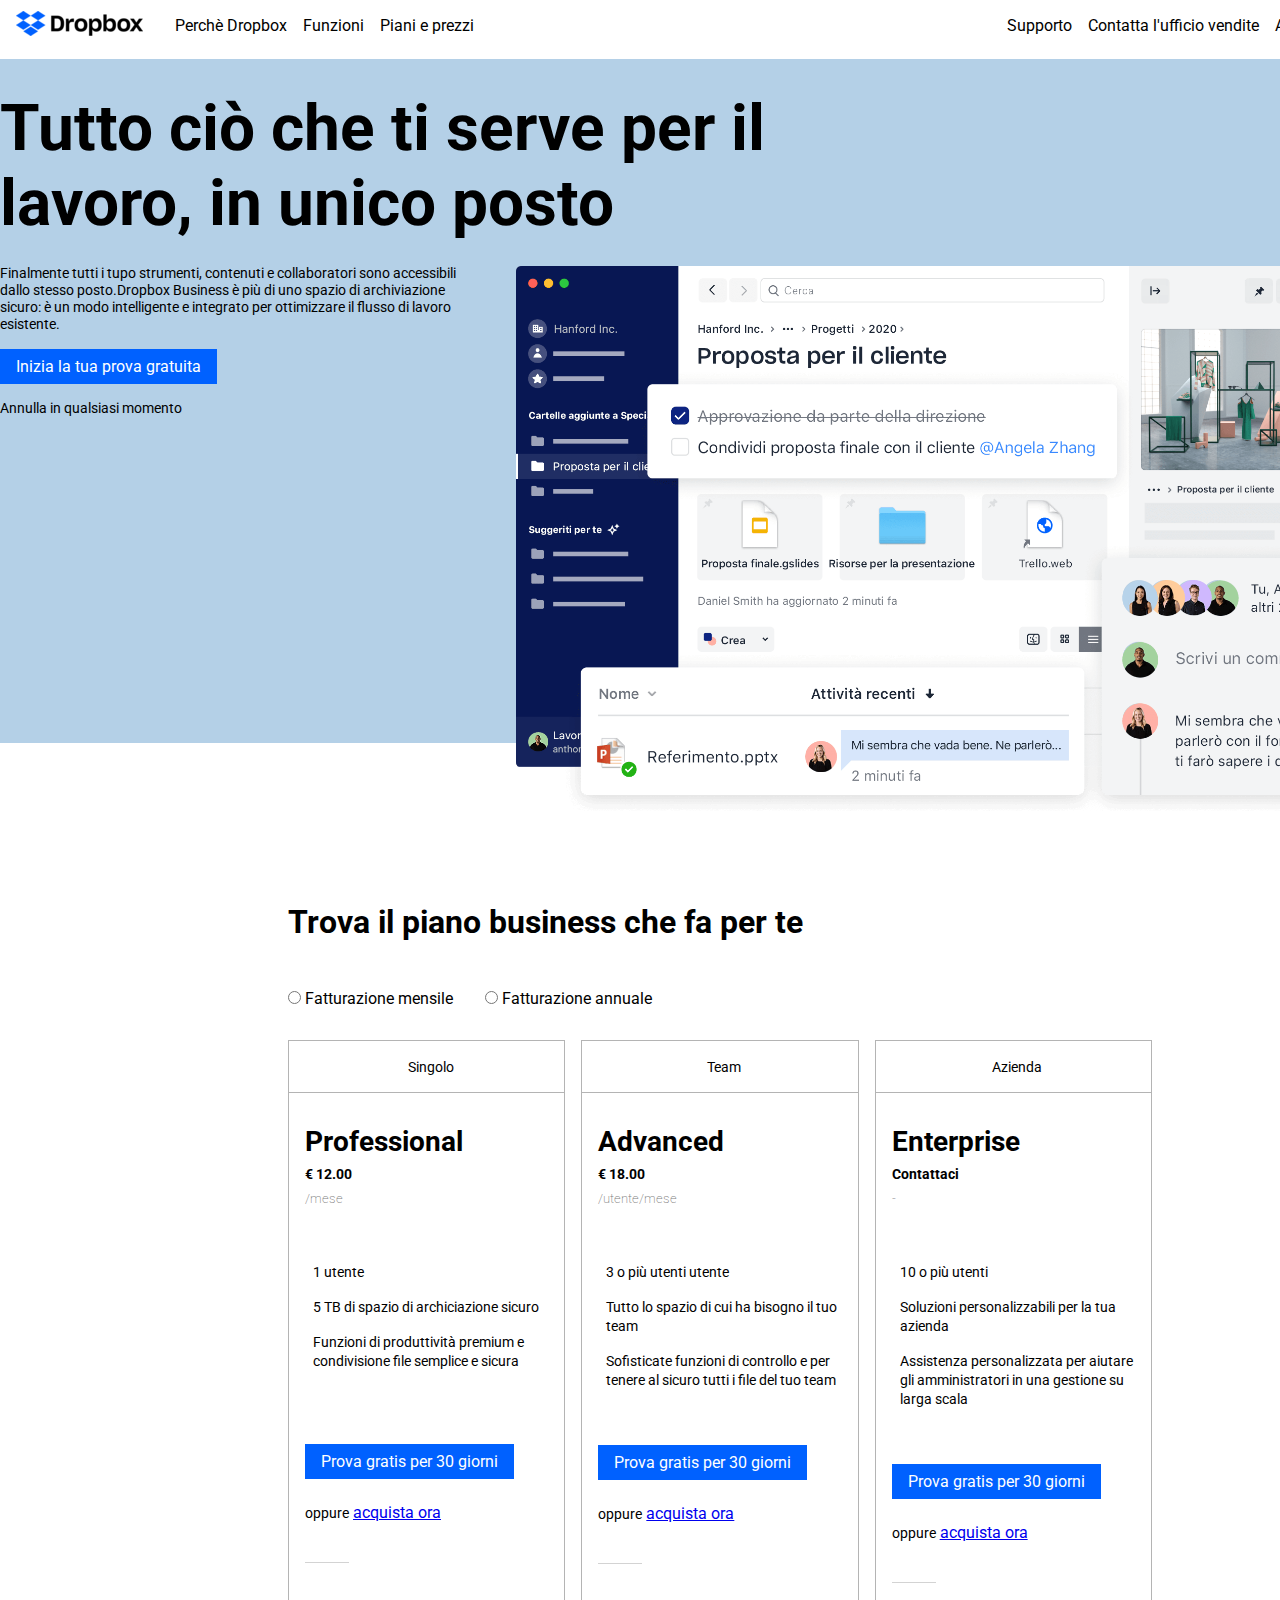
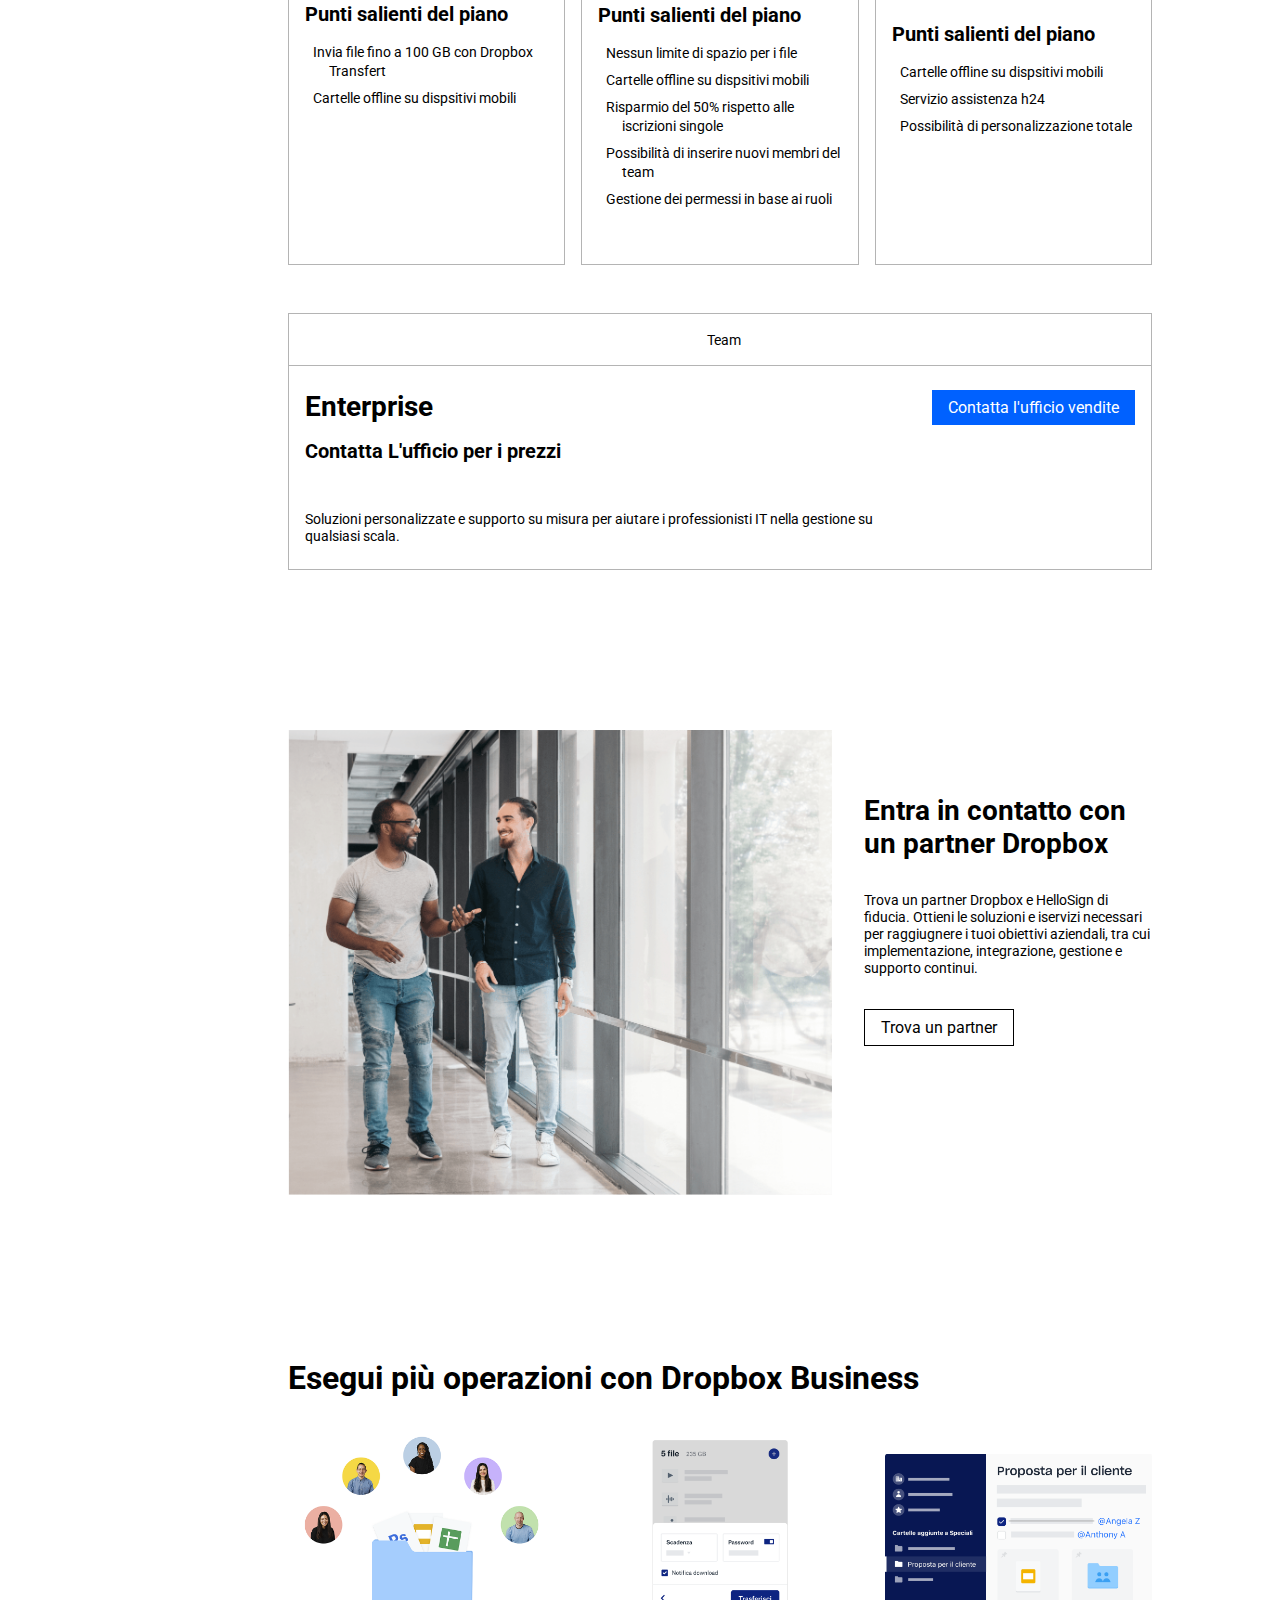
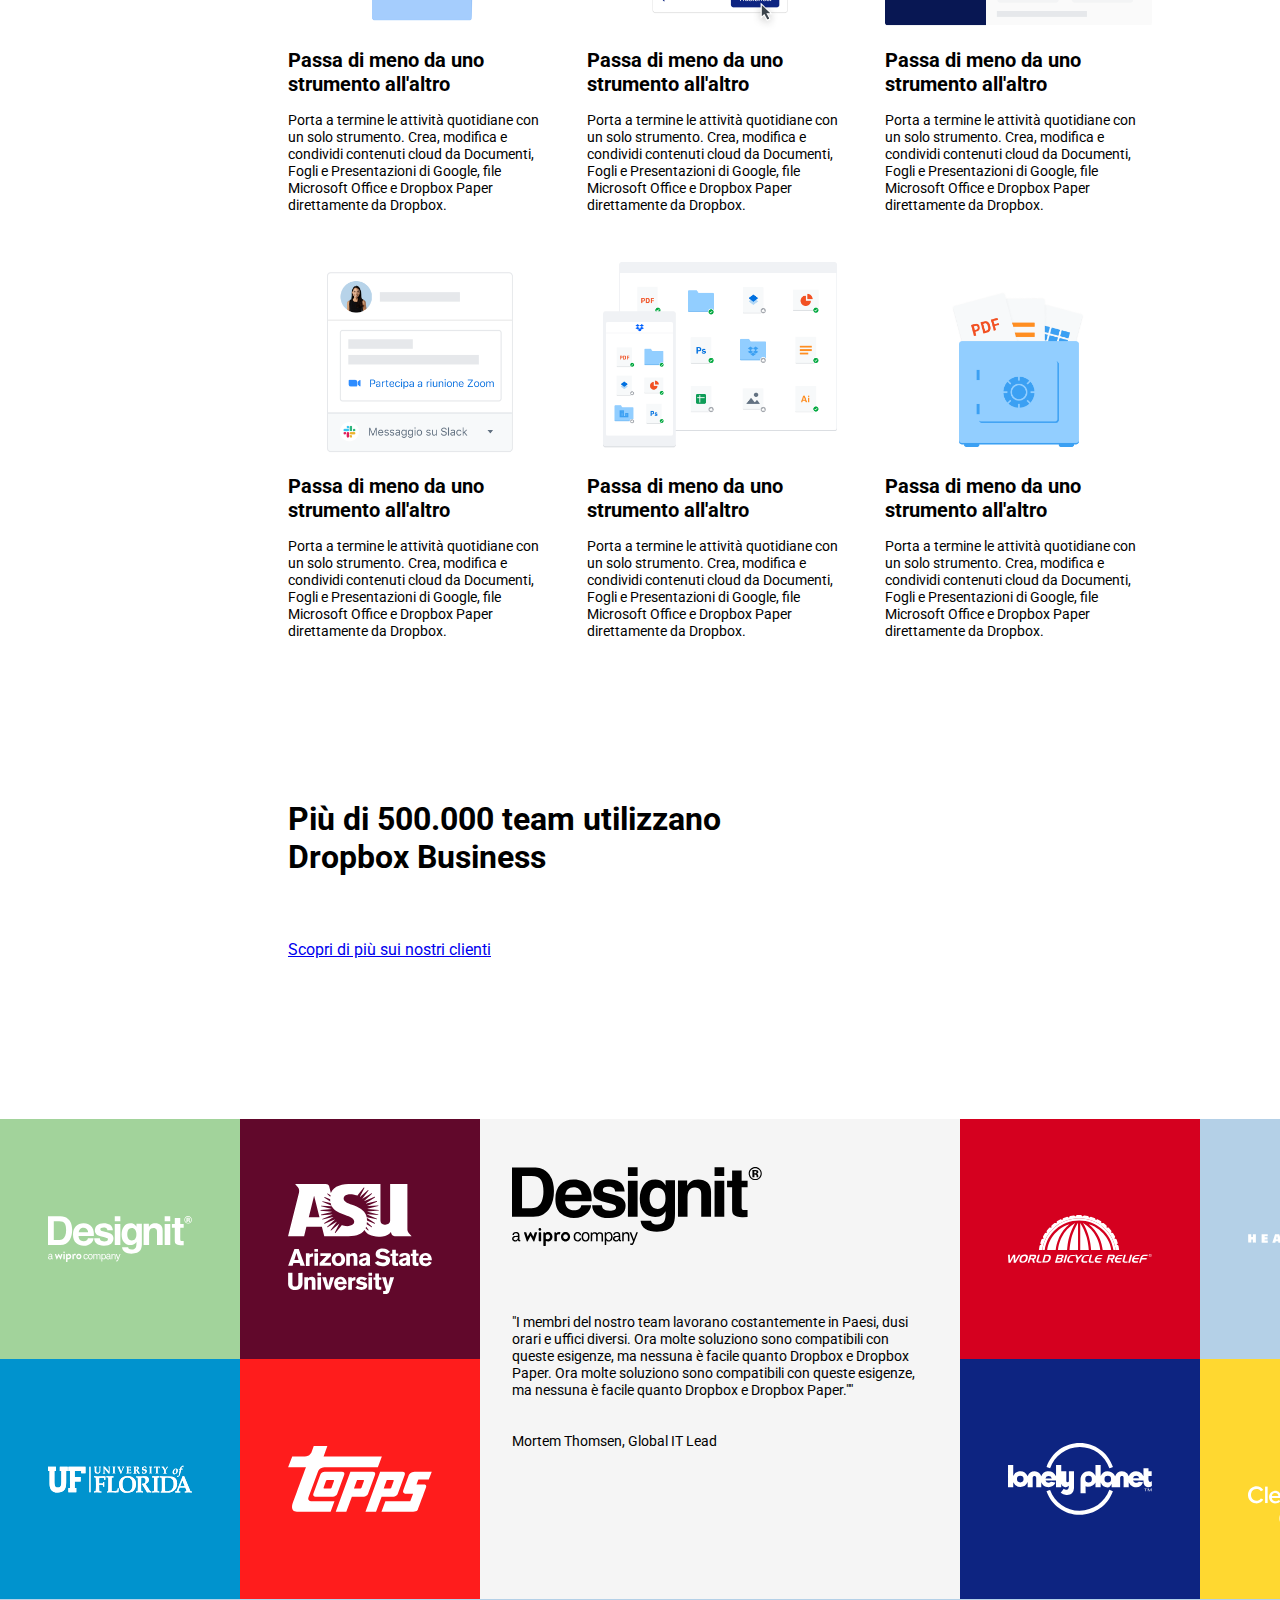
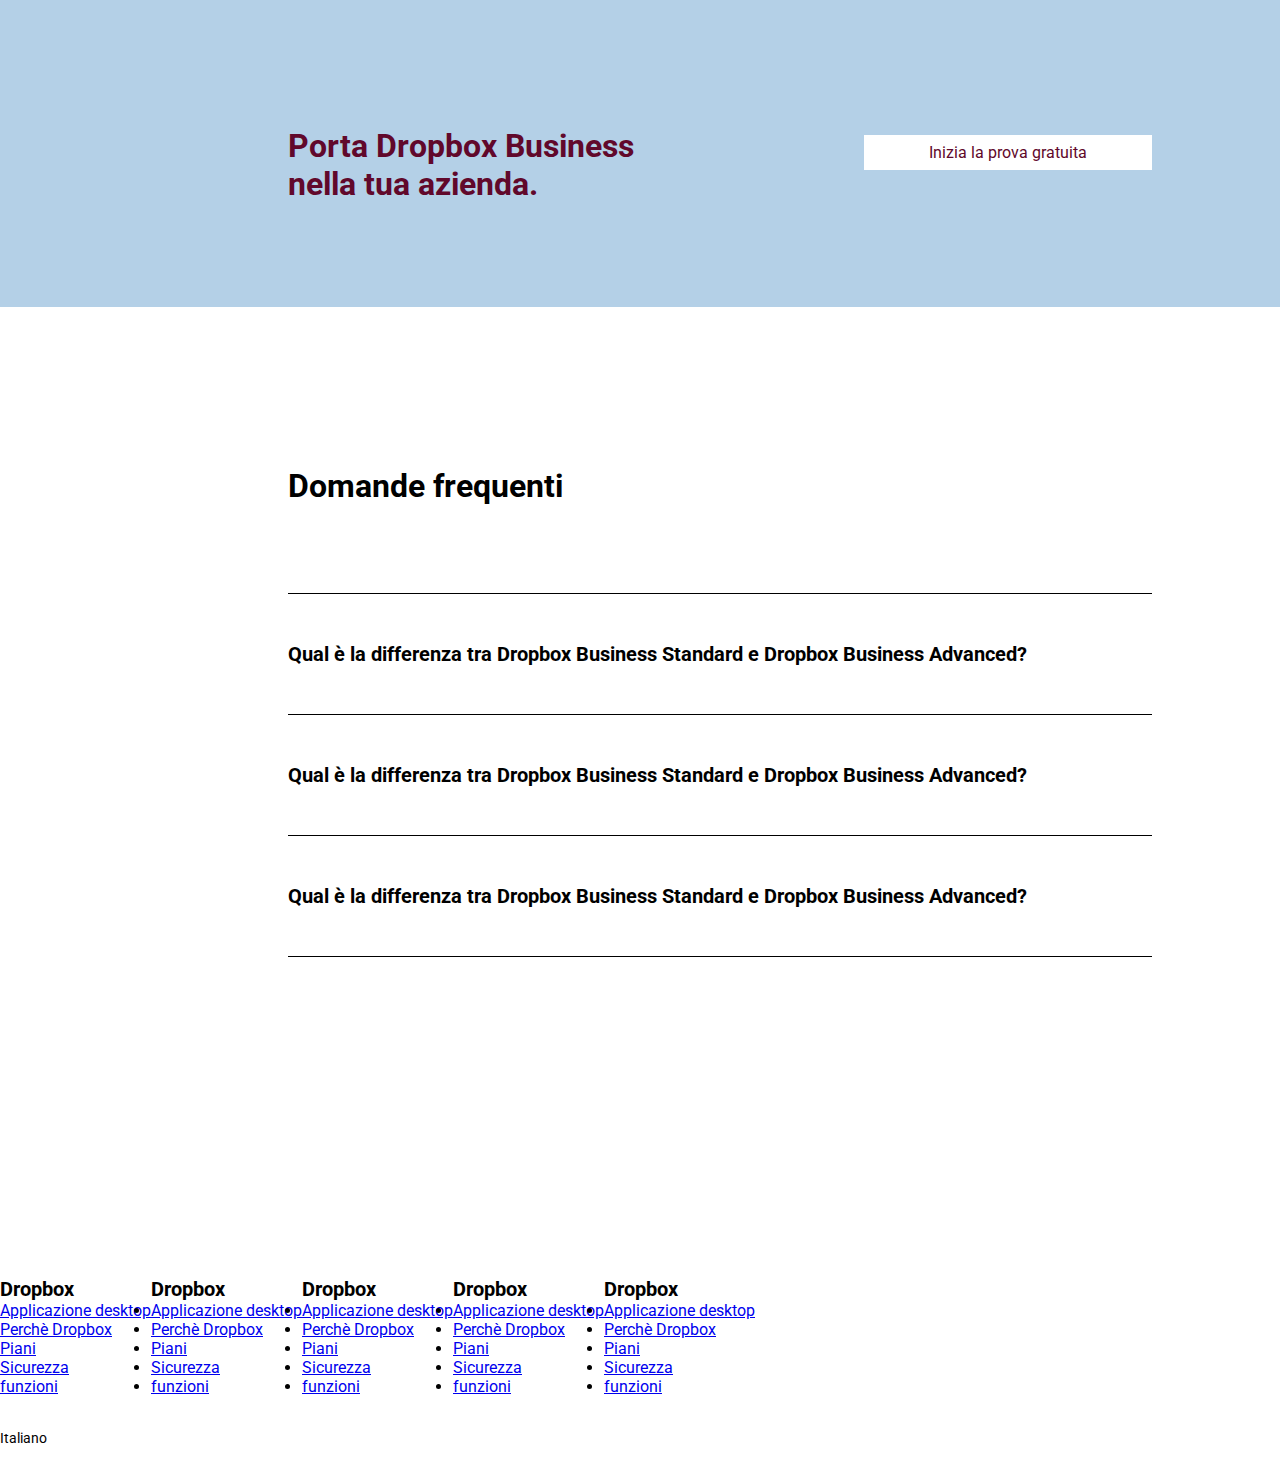
==== commit 21da7806: "add contents to footer section" ====
--- a/index.html
+++ b/index.html
@@ -66,7 +66,7 @@
 
     <main id="app_main">
       <div class="hero">
-        <div class="container_hero">  
+        <div class="container_70">  
           <h1>Tutto ciò che ti serve per il <br />lavoro, in unico posto</h1>
           <!-- /title -->
           <div class="row row_fix">
@@ -571,7 +571,7 @@
                 </div>
                 <div class="icon_chevron">
                   <i class="fa-solid fa-chevron-down"></i>
-                  <i class="fa-solid fa-chevron-up"></i>
+                  <i class="fa-solid fa-chevron-up hov"></i>
                 </div>
               </div>
               <div class="row_answer">
@@ -590,7 +590,7 @@
                 </div>
                 <div class="icon_chevron">
                   <i class="fa-solid fa-chevron-down"></i>
-                  <i class="fa-solid fa-chevron-up"></i>
+                  <i class="fa-solid fa-chevron-up hov"></i>
                 </div>
               </div>
               <div class="row_answer">
@@ -609,7 +609,7 @@
                 </div>
                 <div class="icon_chevron">
                   <i class="fa-solid fa-chevron-down"></i>
-                  <i class="fa-solid fa-chevron-up"></i>
+                  <i class="fa-solid fa-chevron-up hov"></i>
                 </div>
               </div>
               <div class="row_answer">
@@ -626,7 +626,101 @@
     </main>
     <!-- /#app_main -->
 
-    <footer id="app_footer"></footer>
+    <footer id="app_footer">
+      <div class="container_70">
+        <div class="row">
+          <div class="w-5">
+            <div class="title">
+              <h4>
+                Dropbox
+              </h4>
+            </div>
+            <div class="list_footer">
+              <ul>
+                <li><a href="#">Applicazione desktop</a></li>
+                <li><a href="#">Perchè Dropbox</a></li>
+                <li><a href="#">Piani</a></li>
+                <li><a href="#">Sicurezza</a></li>
+                <li><a href="#">funzioni</a></li>
+              </ul>
+            </div>
+          </div>
+          <div class="w-5">
+            <div class="title">
+              <h4>
+                Dropbox
+              </h4>
+            </div>
+            <div class="list_footer">
+              <ul>
+                <li><a href="#">Applicazione desktop</a></li>
+                <li><a href="#">Perchè Dropbox</a></li>
+                <li><a href="#">Piani</a></li>
+                <li><a href="#">Sicurezza</a></li>
+                <li><a href="#">funzioni</a></li>
+              </ul>
+            </div>
+          </div>
+          <div class="w-5">
+            <div class="title">
+              <h4>
+                Dropbox
+              </h4>
+            </div>
+            <div class="list_footer">
+              <ul>
+                <li><a href="#">Applicazione desktop</a></li>
+                <li><a href="#">Perchè Dropbox</a></li>
+                <li><a href="#">Piani</a></li>
+                <li><a href="#">Sicurezza</a></li>
+                <li><a href="#">funzioni</a></li>
+              </ul>
+            </div>
+          </div>
+          <div class="w-5">
+            <div class="title">
+              <h4>
+                Dropbox
+              </h4>
+            </div>
+            <div class="list_footer">
+              <ul>
+                <li><a href="#">Applicazione desktop</a></li>
+                <li><a href="#">Perchè Dropbox</a></li>
+                <li><a href="#">Piani</a></li>
+                <li><a href="#">Sicurezza</a></li>
+                <li><a href="#">funzioni</a></li>
+              </ul>
+            </div>
+          </div>
+          <div class="w-5">
+            <div class="title">
+              <h4>
+                Dropbox
+              </h4>
+            </div>
+            <div class="list_footer">
+              <ul>
+                <li><a href="#">Applicazione desktop</a></li>
+                <li><a href="#">Perchè Dropbox</a></li>
+                <li><a href="#">Piani</a></li>
+                <li><a href="#">Sicurezza</a></li>
+                <li><a href="#">funzioni</a></li>
+              </ul>
+            </div>
+          </div>
+        </div>
+        <!-- /footer info -->
+        <div class="row py-2">
+          <div id="language">
+            <i class="fa-solid fa-earth-europe"></i>
+            <span>Italiano</span>
+            <i class="fa-solid fa-chevron-up"></i>
+          </div>
+        </div>
+        <!-- /language -->
+      </div>
+    </footer>
     <!-- /#app_footer -->
   </body>
 </html>
--- a/style.css
+++ b/style.css
@@ -177,6 +177,12 @@
 .border_bottom {
   border-bottom: 1px solid rgb(180, 180, 180);
 }
+
+.border_bottom_acc {
+  border-bottom: 1px solid rgb(0, 0, 0);
+}
+
+
 /* assets */
 :root {
   --bg-primary: #ffffff;
@@ -402,7 +408,6 @@
 /* #endregion operations */
 
 /* #region company_partners */
-
 .col-4 > .row {
   display: flex;
   justify-content: center;
@@ -522,4 +527,41 @@
 
 /* #endregion company_parteners */
 
+/* #region faq */
+  .row_question{
+    display: flex;
+    justify-content: space-between;
+    align-items: center;
+    padding: 1rem 0;
+
+    i{
+      font-weight: bolder;
+      color: var(--cl_txt-primary);
+      padding-right: 1rem;
+    }
+  }
+
+  .row_answer{
+    p{
+      font-size: 1rem;
+      font-weight: 500;
+    }
+  }
+
+  /* hover */
+  .fa-chevron-up, .row_answer{
+    display: none;
+  }
+
+  .accordion:hover{
+    .fa-chevron-up, .row_answer{
+      display: inline-block;
+    }
+    .fa-chevron-down{
+      display: none;
+    }
+  }
+
+/* #endregion accordion */
+
 /* #endregion main*/
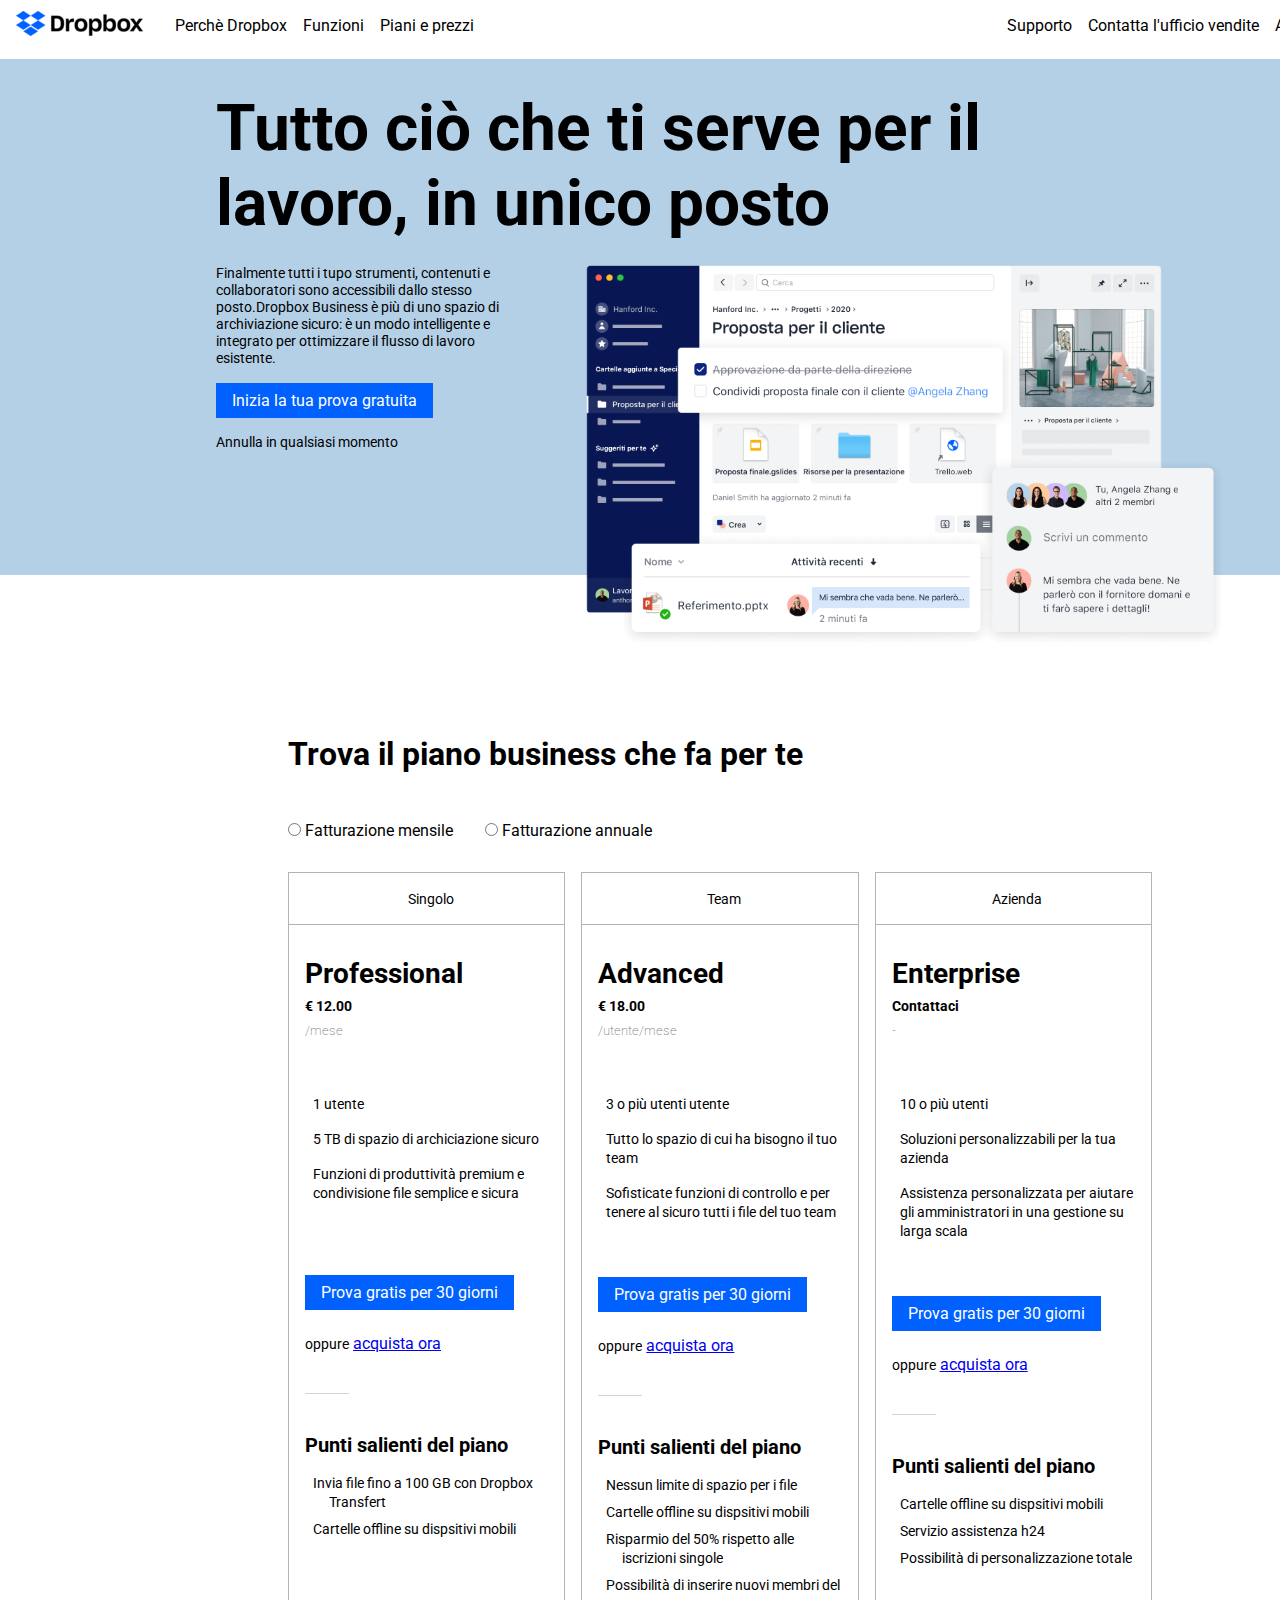
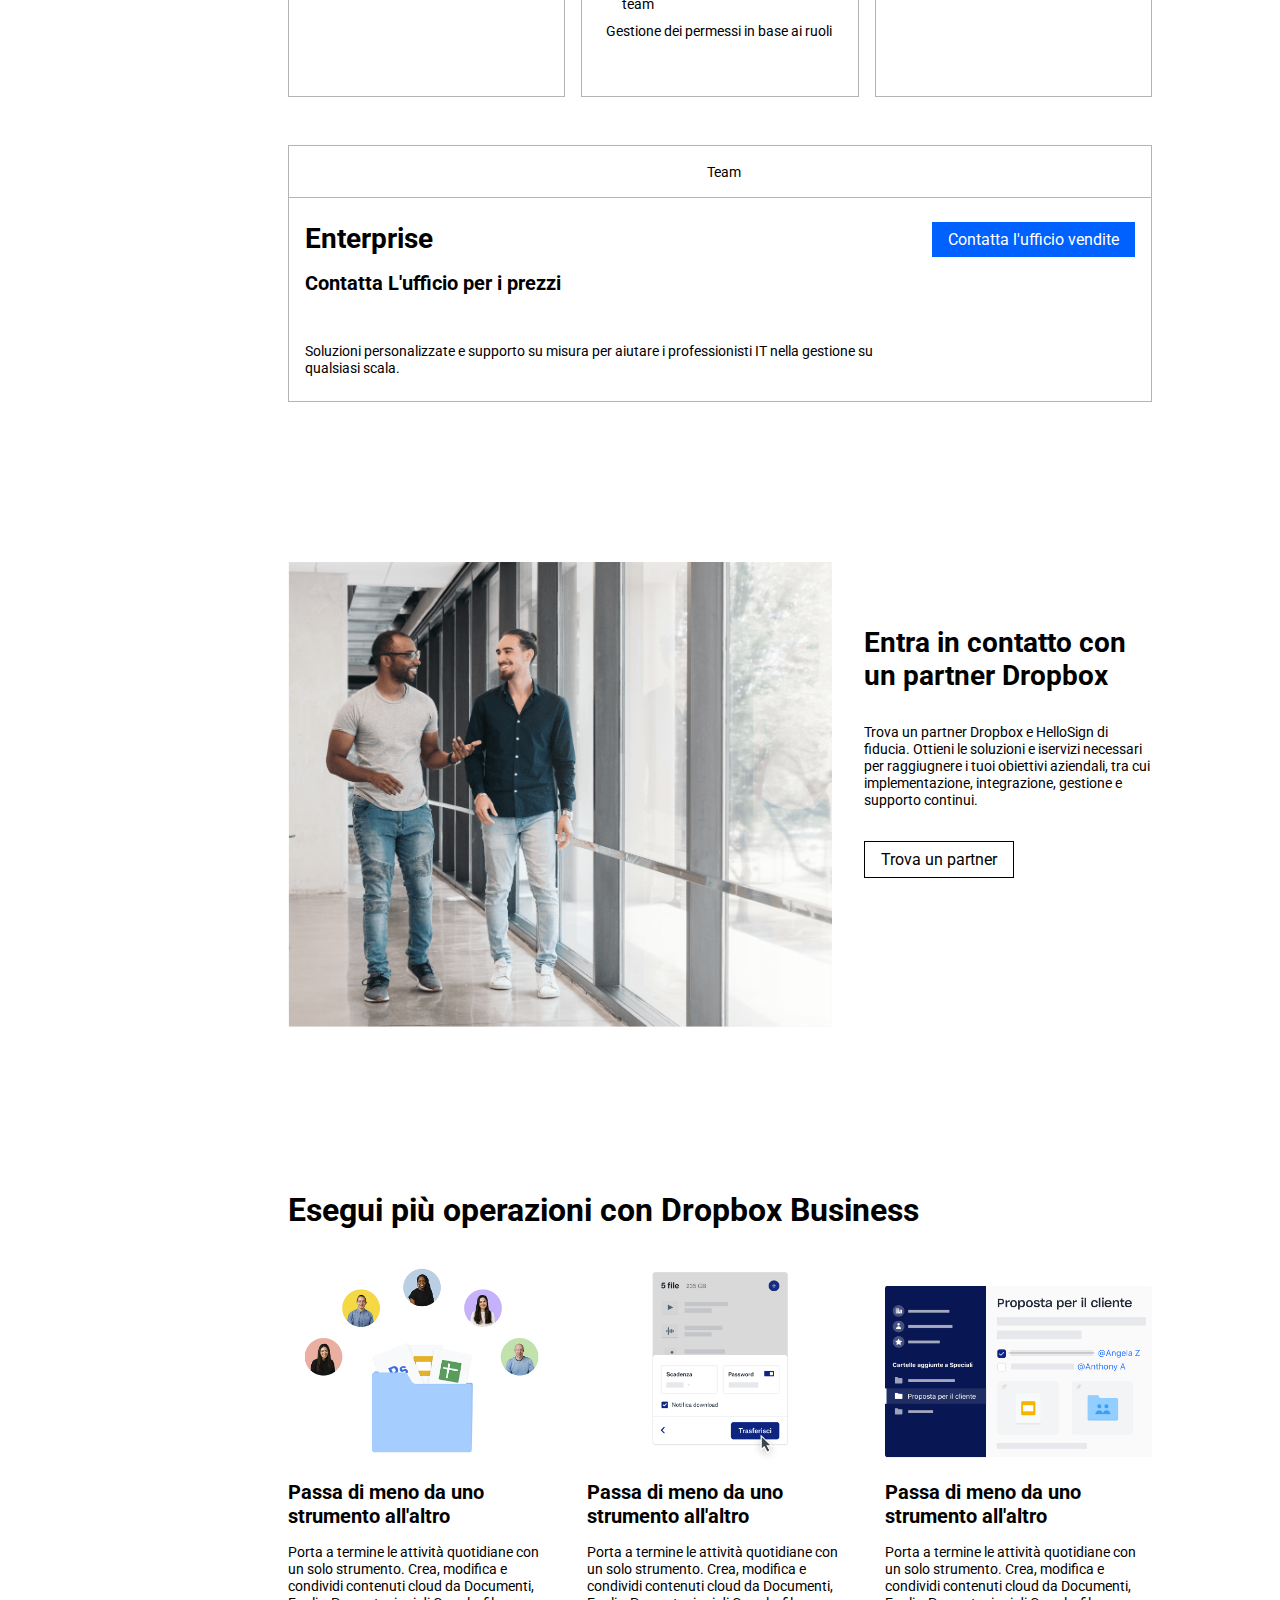
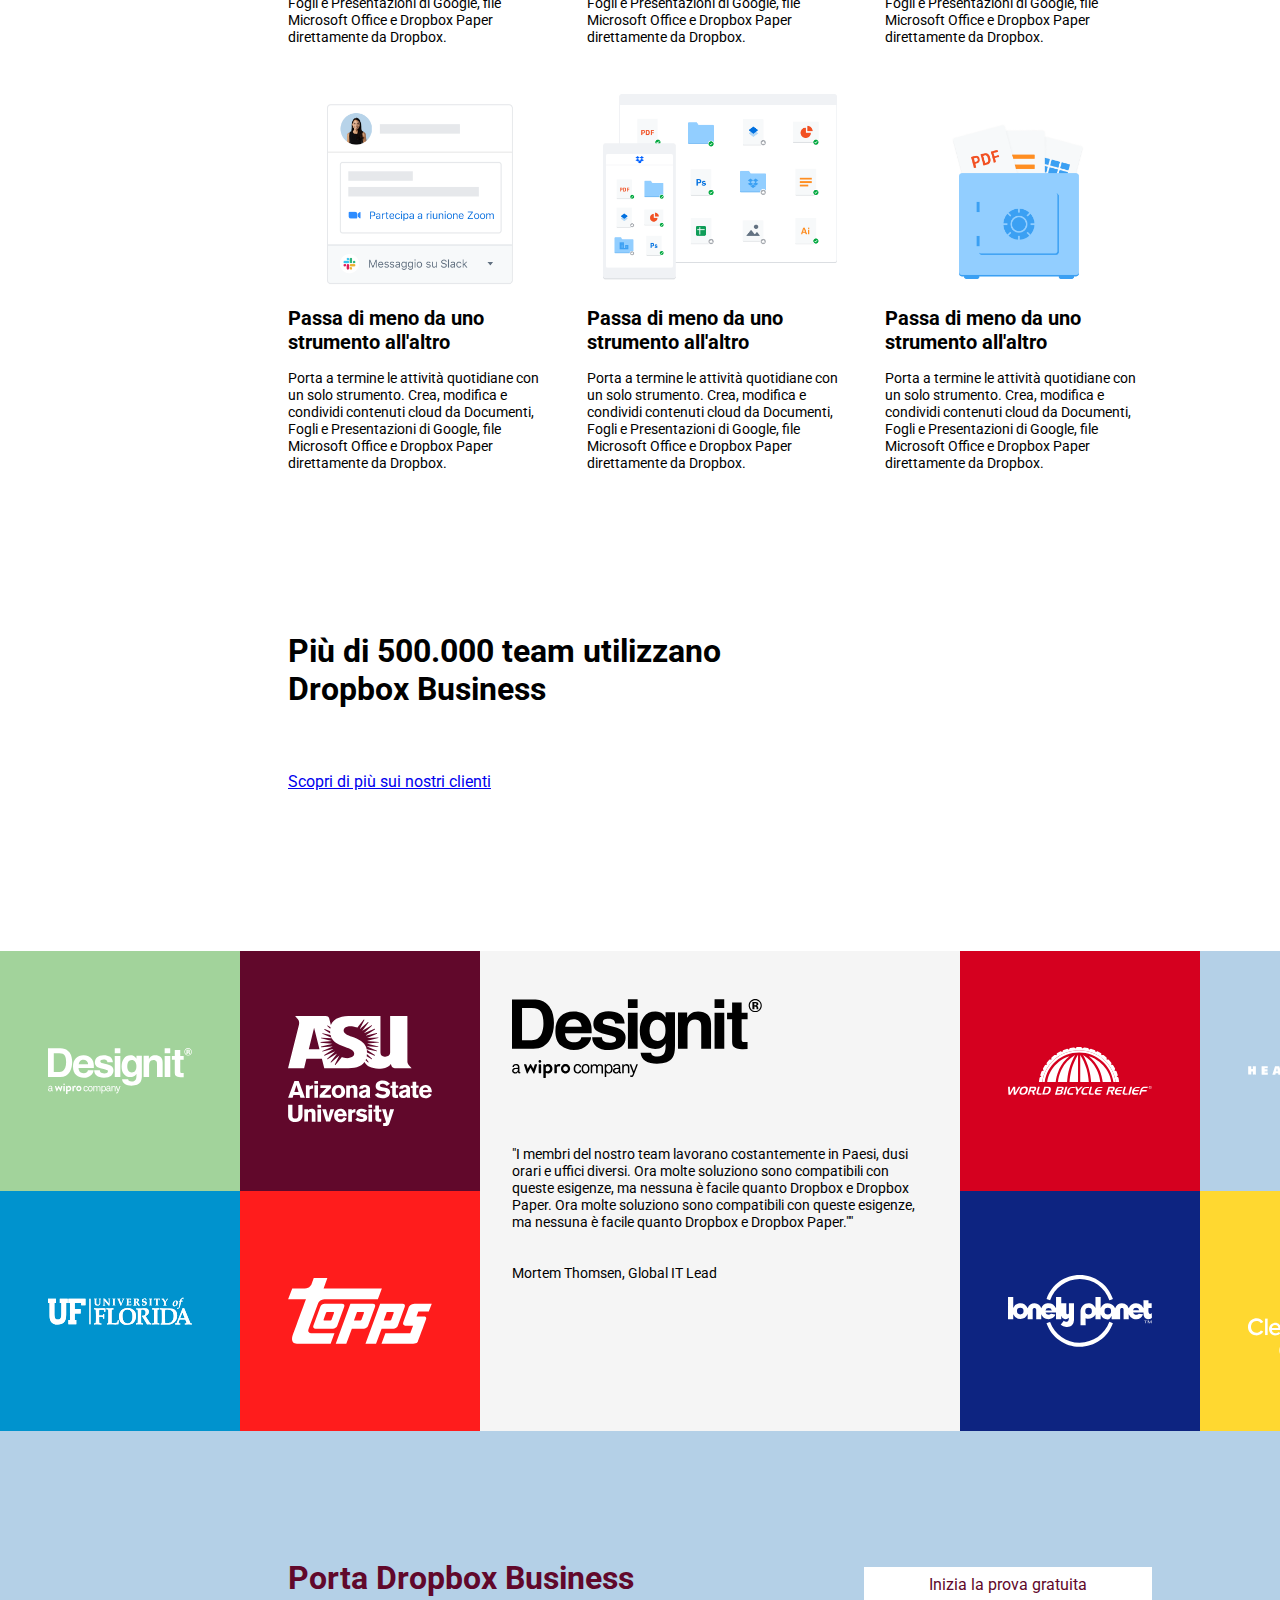
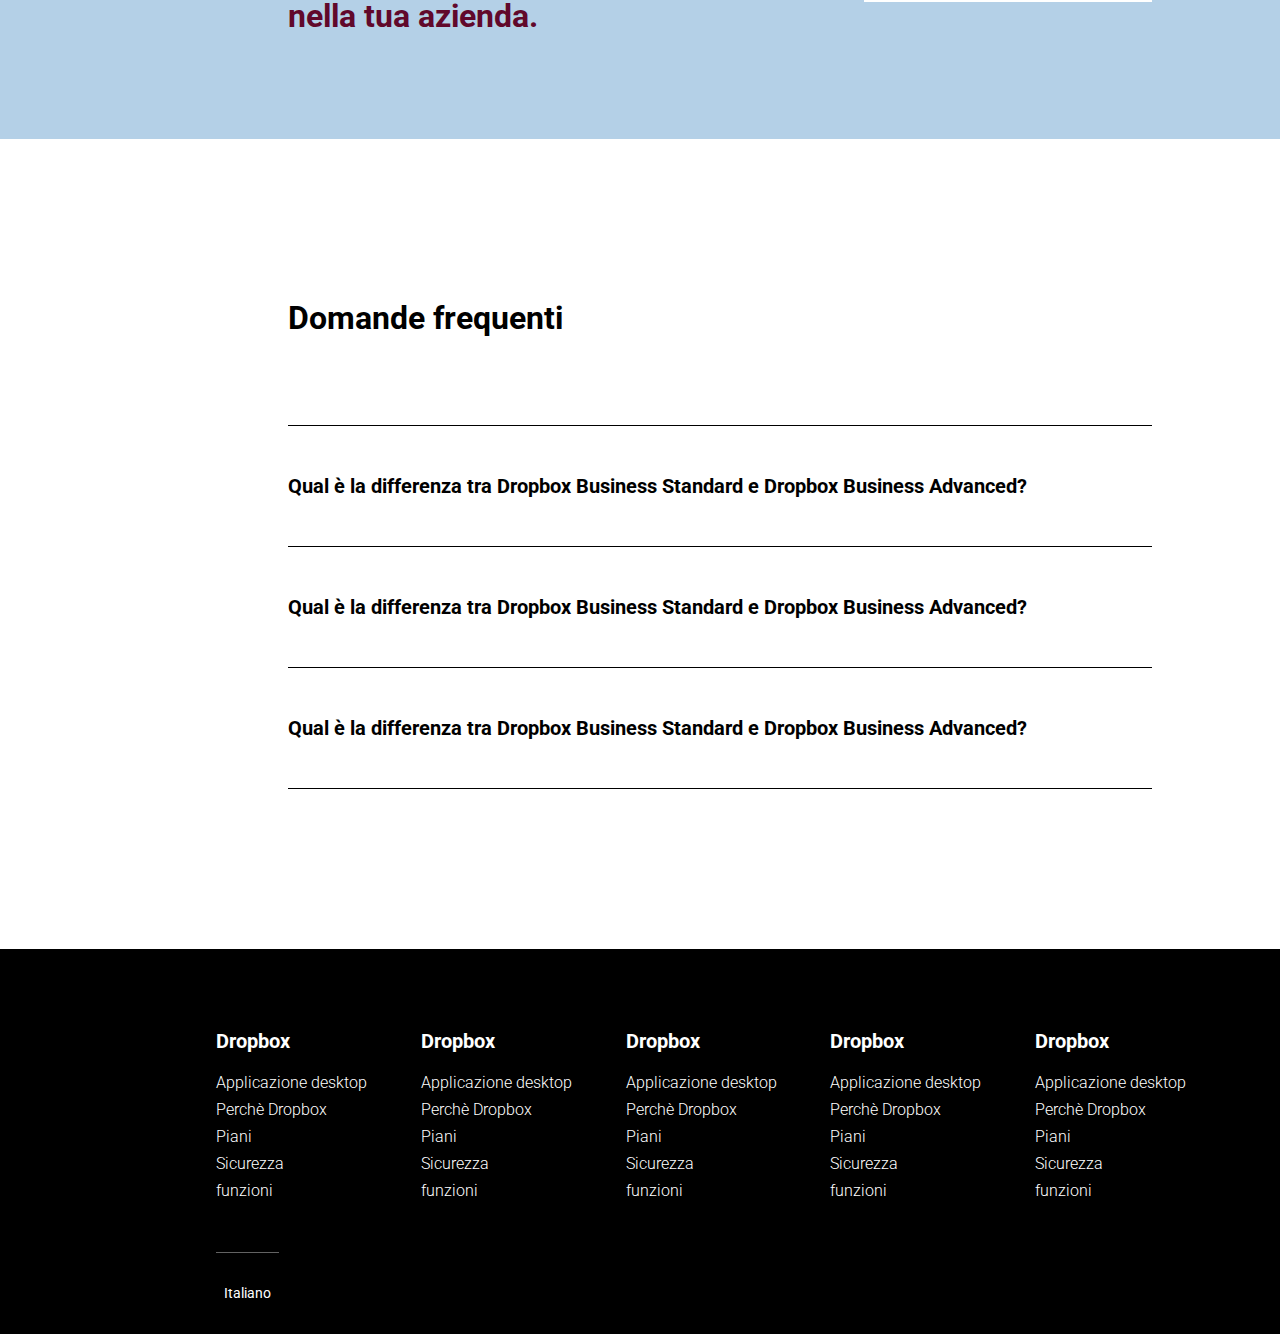
==== commit 85f397ba: "fix padding bottom faq section" ====
--- a/index.html
+++ b/index.html
@@ -557,7 +557,7 @@
 
       <div class="faq pbottom-10">
         <div class="container">
-          <div class="row flex_c col-12 pbottom-10">
+          <div class="row flex_c col-12">
             <div class="border_bottom_acc col-12 pbottom-4">
               <h2>Domande frequenti</h2>
             </div>
--- a/style.css
+++ b/style.css
@@ -10,6 +10,47 @@
   min-width: 1440px;
 }
 
+.container {
+  width: 60%;
+  margin: auto;
+}
+
+.container_70 {
+  width: 70%;
+  margin: auto;
+}
+
+.row_fix {
+  margin: 0 -0.5rem;
+}
+
+.column_fix {
+  padding: 0 0.5rem;
+  gap: 1rem;
+}
+
+img {
+  max-width: 100%;
+}
+
+/* #region flex */
+.flex_c {
+  display: flex;
+  flex-direction: column;
+  align-items: flex-start;
+}
+
+.flex_end {
+  display: flex;
+  justify-content: flex-end;
+}
+
+.row {
+  display: flex;
+}
+/* #endregion flex */
+
+/* #region button */
 .button_primary {
   background-color: var(--cl_btn-primary);
   padding: 0.5rem 1rem;
@@ -44,25 +85,9 @@
     color: var(--cl_txt-primary);
   }
 }
-
-.container {
-  width: 60%;
-  margin: auto;
-}
-
-.row {
-  display: flex;
-}
-
-.row_fix {
-  margin: 0 -0.5rem;
-}
-
-.column_fix {
-  padding: 0 0.5rem;
-  gap: 1rem;
-}
-
+/* #endregion button */
+
+/* #region width col */
 .col-3 {
   width: calc((100% / 12) * 3);
 }
@@ -87,6 +112,12 @@
   width: calc((100% / 12) * 12);
 }
 
+.w-5{
+  width: calc(100%/5);
+}
+/* #endregion width col */
+
+/* #region padding */
 .ptop-4 {
   padding-top: 4rem;
 }
@@ -126,11 +157,9 @@
 .pr-1 {
   padding-right: 2rem;
 }
-
-img {
-  max-width: 100%;
-}
-
+/* #endregion padding */
+
+/* #region txt size */
 h1 {
   font-size: 4rem;
   font-weight: bolder;
@@ -158,18 +187,9 @@
   font-size: 0.9rem;
   font-weight: light;
 }
-
-.flex_c {
-  display: flex;
-  flex-direction: column;
-  align-items: flex-start;
-}
-
-.flex_end {
-  display: flex;
-  justify-content: flex-end;
-}
-
+/* #endregion txt size */
+
+/* #region border */
 .border {
   border: 1px solid rgb(180, 180, 180);
 }
@@ -181,9 +201,9 @@
 .border_bottom_acc {
   border-bottom: 1px solid rgb(0, 0, 0);
 }
-
-
-/* assets */
+/* #endregion border */
+
+/* #region root color */
 :root {
   --bg-primary: #ffffff;
   --bg-secondary: #b4d0e7;
@@ -204,6 +224,7 @@
   --cl_btn-primary: #0061ff;
   --cl-icon: #000000;
 }
+/* #endregion root color */
 
 /* #endregion common */
 
@@ -276,11 +297,6 @@
 #app_main > .hero {
   padding-top: 2rem;
   background-color: var(--bg-secondary);
-}
-
-.container_hero {
-  width: 70%;
-  margin: auto;
 }
 
 .my-4 {
@@ -549,7 +565,7 @@
   }
 
   /* hover */
-  .fa-chevron-up, .row_answer{
+  .hov, .row_answer{
     display: none;
   }
 
@@ -565,3 +581,50 @@
 /* #endregion accordion */
 
 /* #endregion main*/
+
+/* #region footer */
+  #app_footer{
+    background-color: var(--bg-tertiary);
+  }
+
+  .container_70>.row{
+    gap: 1rem;
+
+    #language{
+      color: var(--cl_txt-secondary);
+      padding-top: 2rem;
+      display: flex;
+      justify-content: flex-start;
+      align-items: center;
+      gap: 0.5rem;
+      border-top: 1px solid rgba(255, 255, 255, 0.385);
+
+      .fa-chevron-up{
+        font-size: 0.5rem;
+      }
+    } 
+  }
+
+  .title{
+    padding-top: 5rem;
+    color: var(--cl_txt-secondary);
+  }
+
+  .list_footer{
+    padding: 1rem 0;
+    ul{
+      list-style: none;
+
+      li{
+        padding: 0.25rem 0;
+      }
+
+      li>a{
+        font-size: 1rem;
+        font-weight: 300;
+        color: var(--cl_txt-secondary);
+        text-decoration: none;
+      }
+    }
+  }
+/* #endregion footer */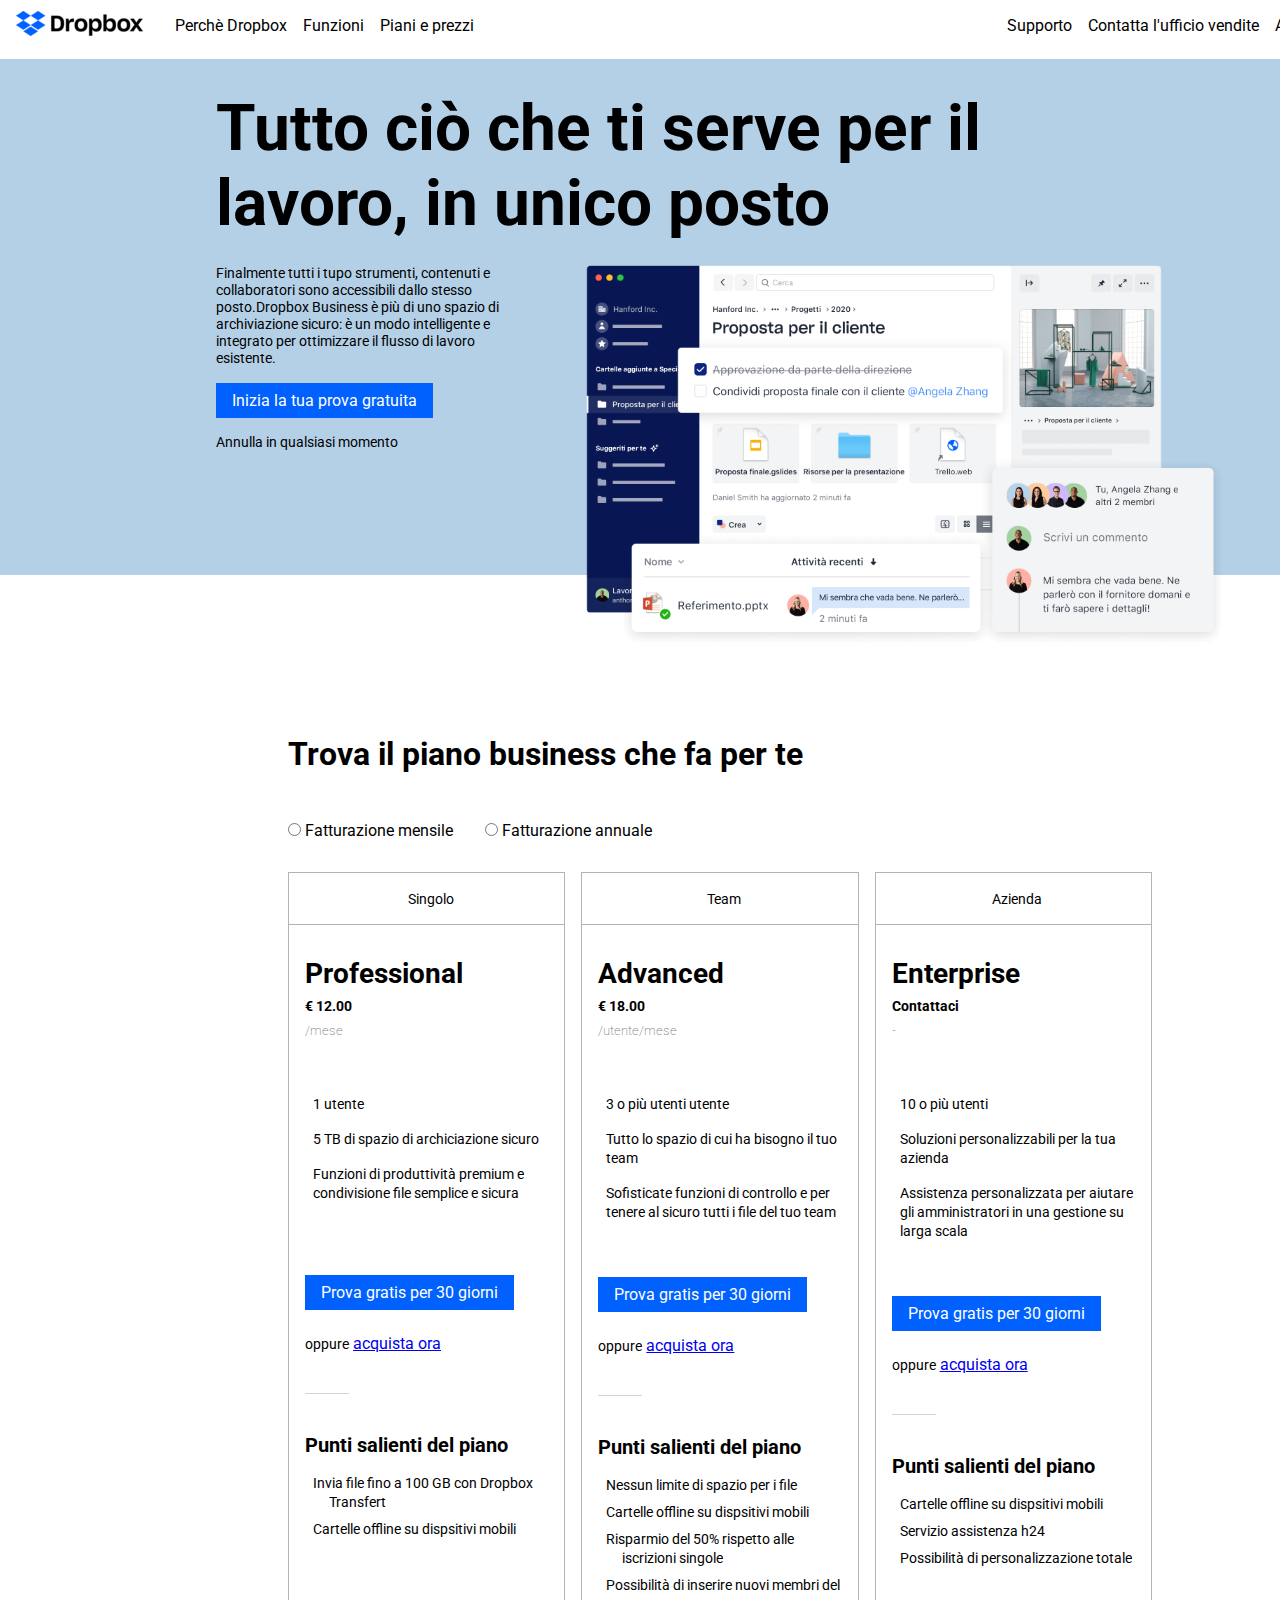
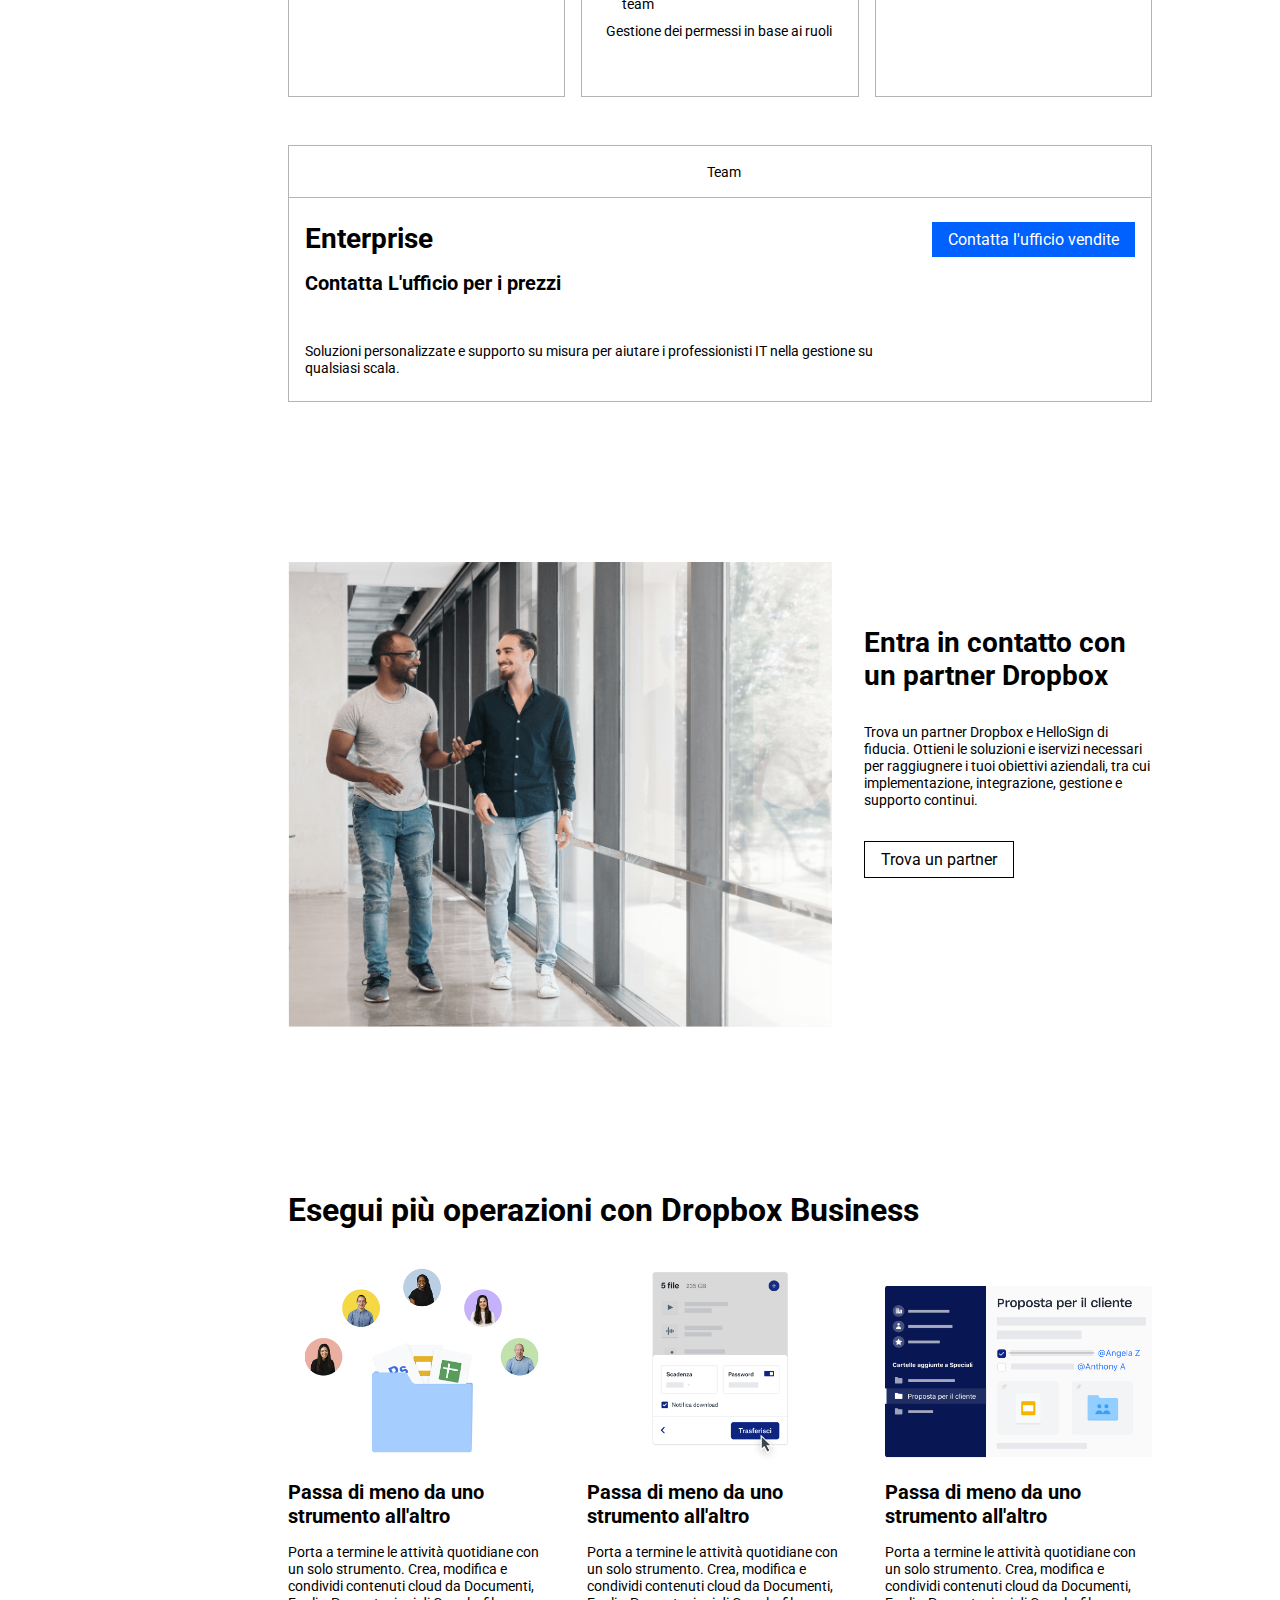
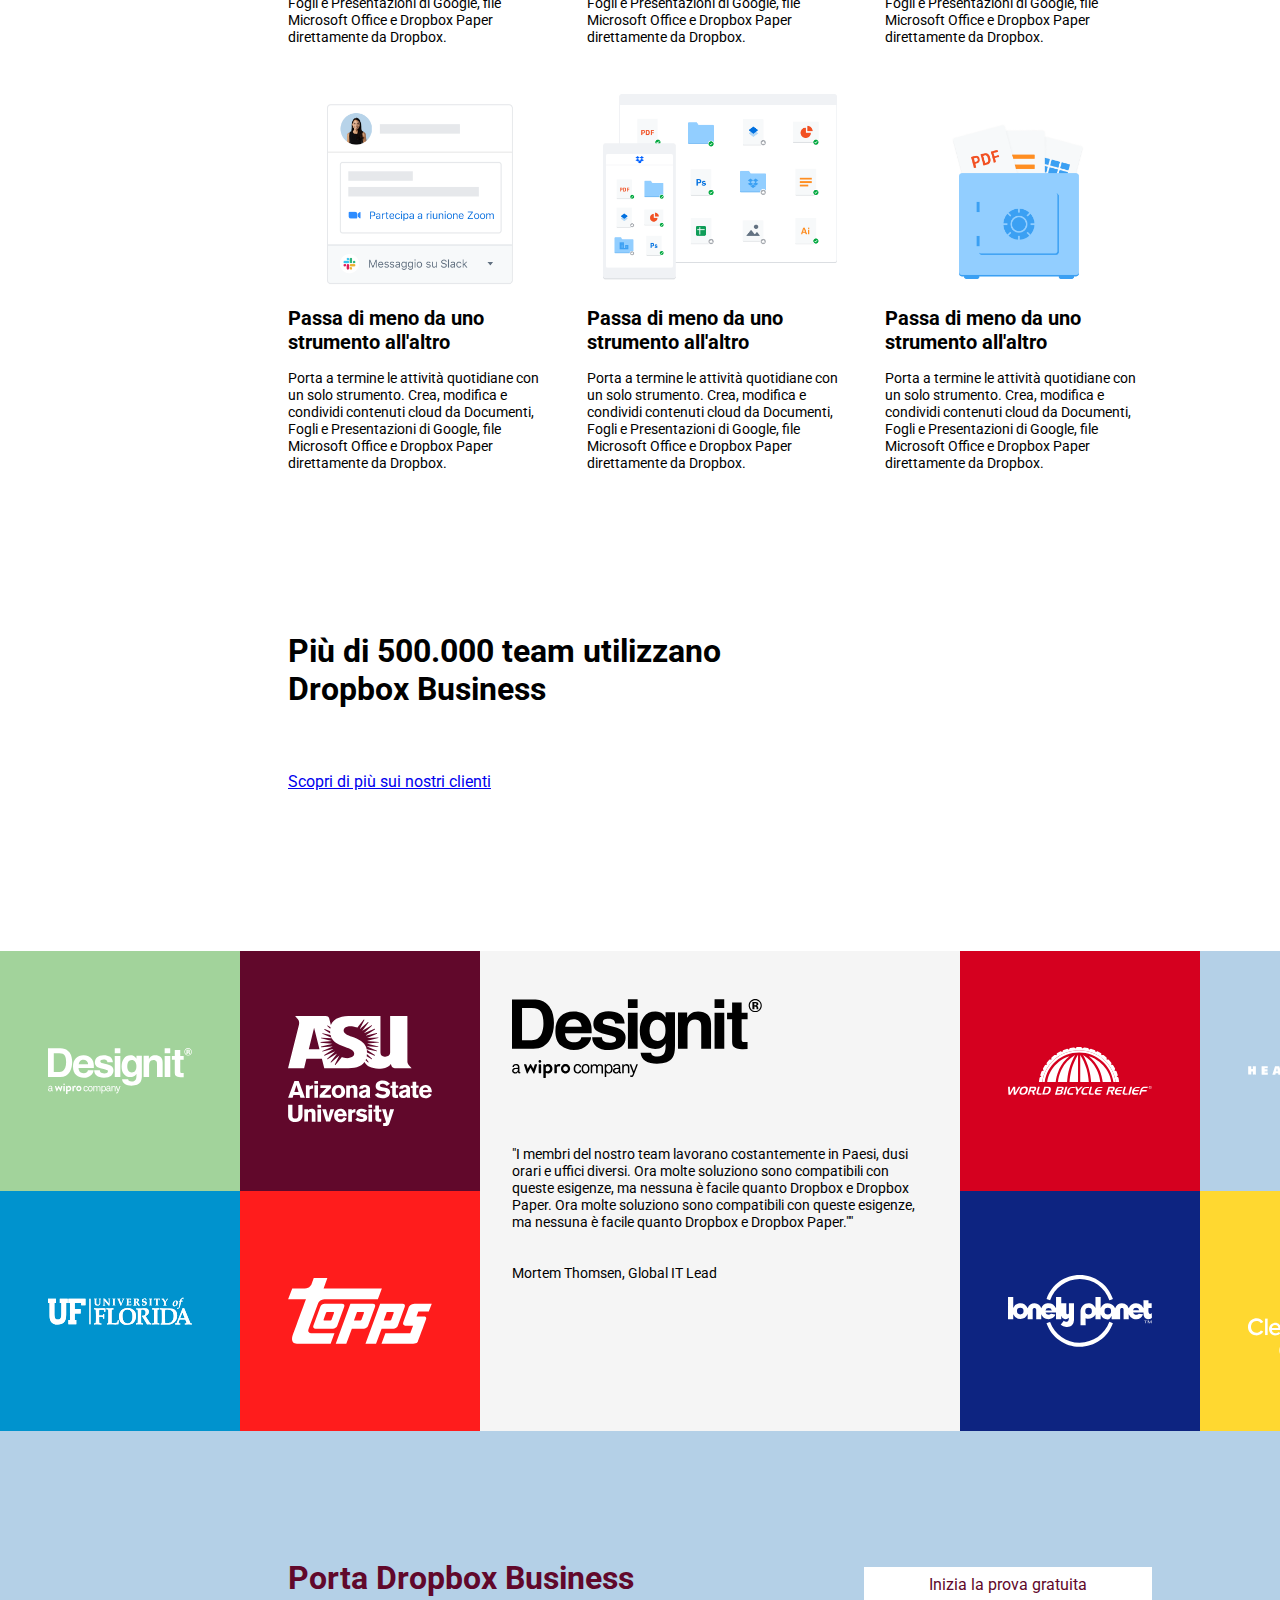
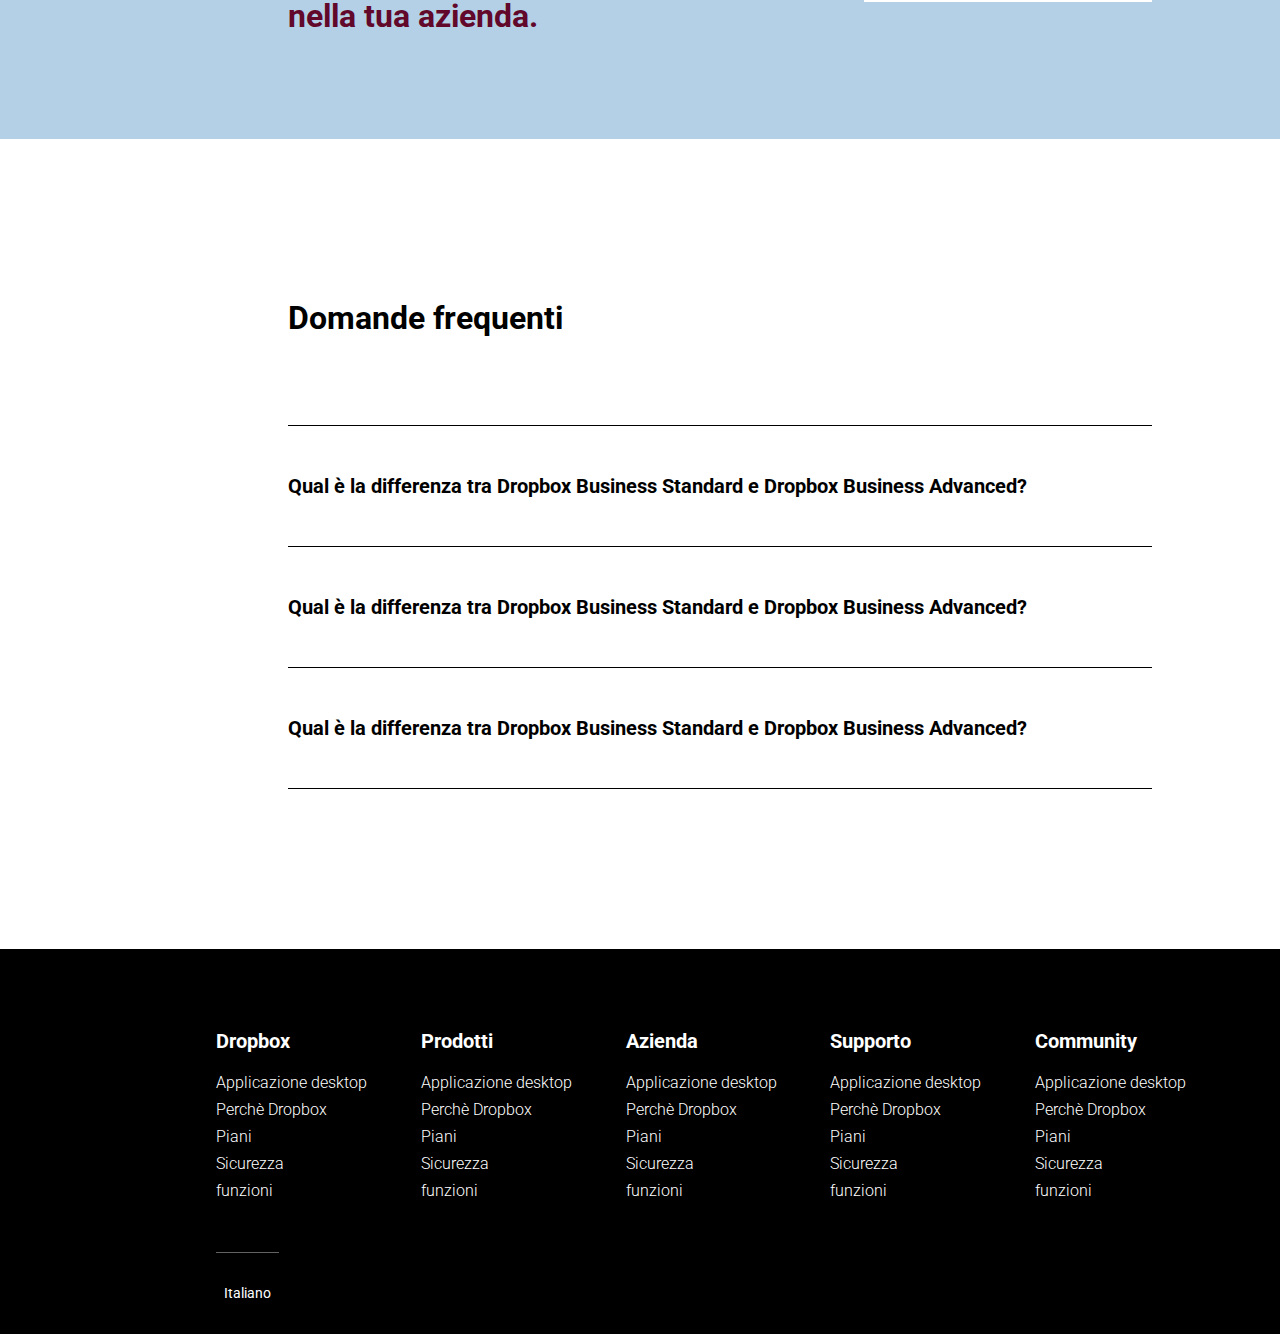
==== commit 1d560479: "fix title in footer section" ====
--- a/index.html
+++ b/index.html
@@ -648,7 +648,7 @@
           <div class="w-5">
             <div class="title">
               <h4>
-                Dropbox
+                Prodotti
               </h4>
             </div>
             <div class="list_footer">
@@ -664,7 +664,7 @@
           <div class="w-5">
             <div class="title">
               <h4>
-                Dropbox
+                Azienda
               </h4>
             </div>
             <div class="list_footer">
@@ -680,7 +680,7 @@
           <div class="w-5">
             <div class="title">
               <h4>
-                Dropbox
+                Supporto
               </h4>
             </div>
             <div class="list_footer">
@@ -696,7 +696,7 @@
           <div class="w-5">
             <div class="title">
               <h4>
-                Dropbox
+                Community
               </h4>
             </div>
             <div class="list_footer">
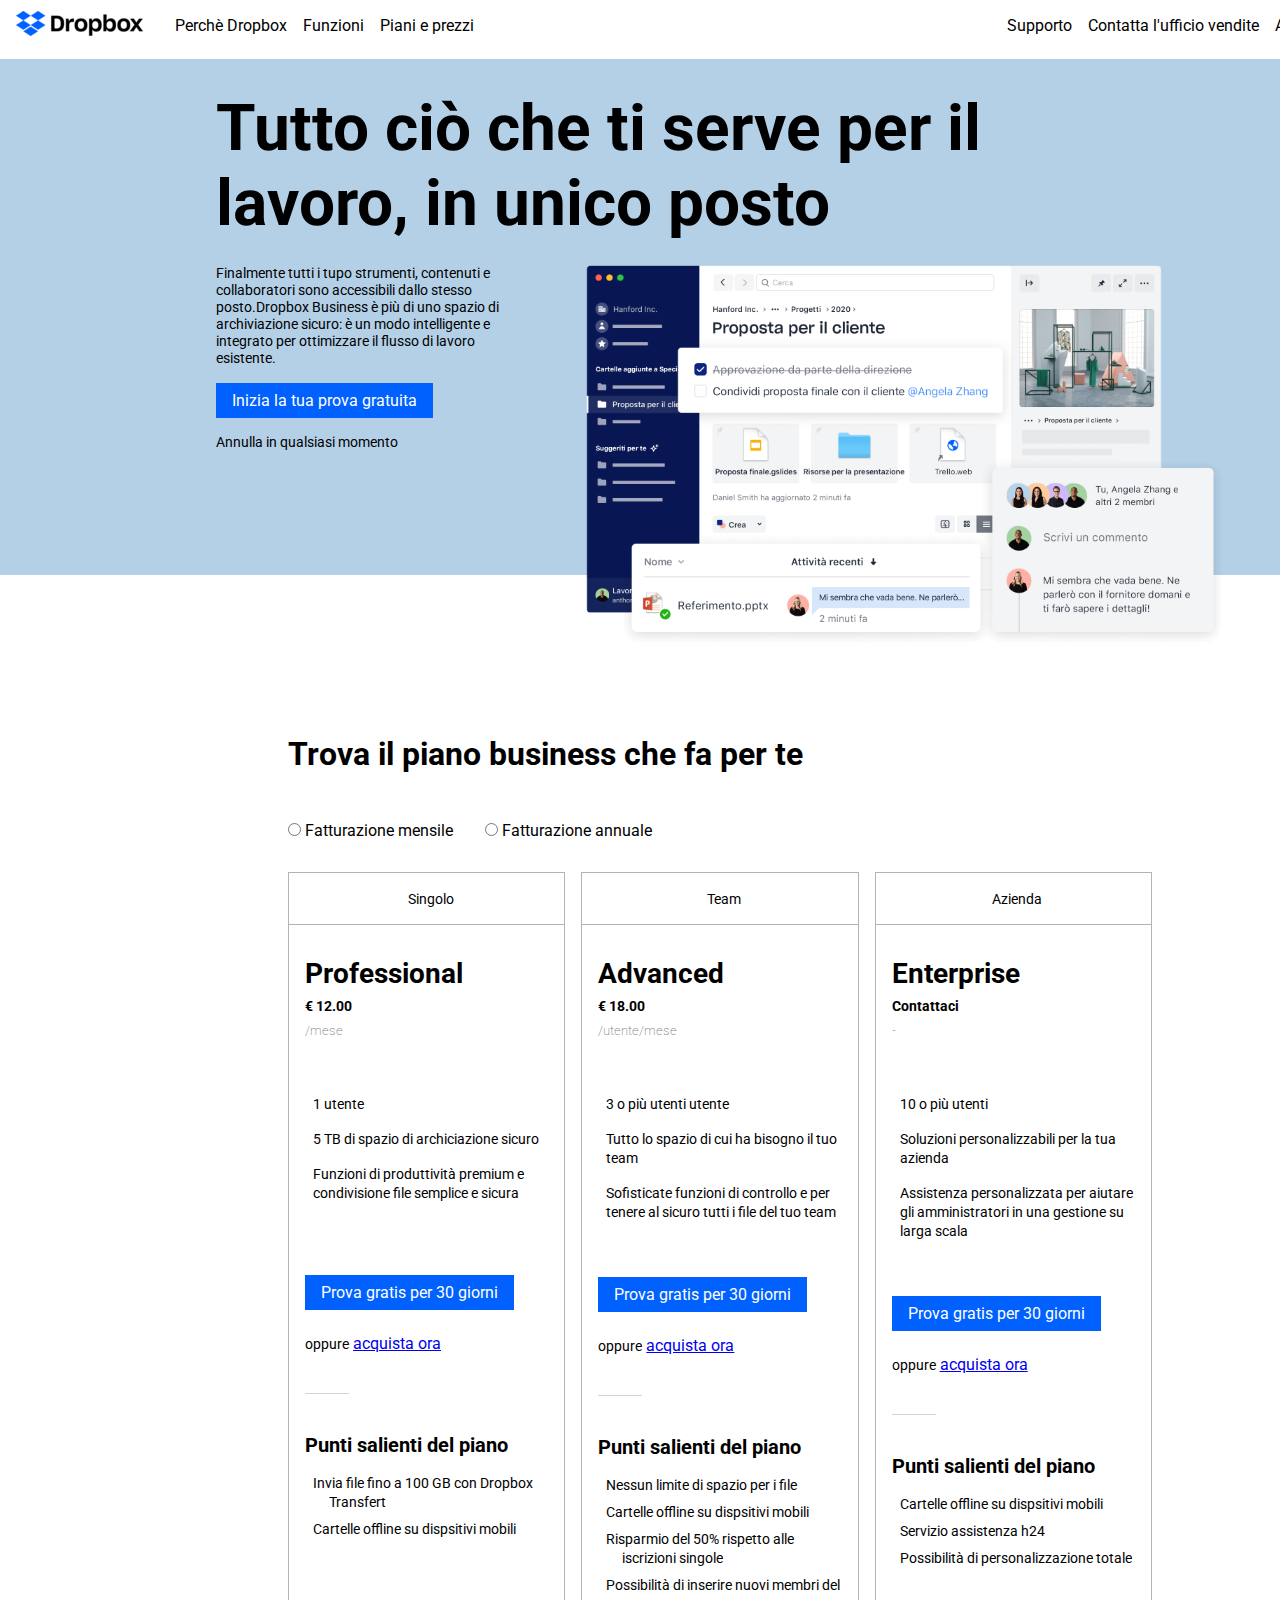
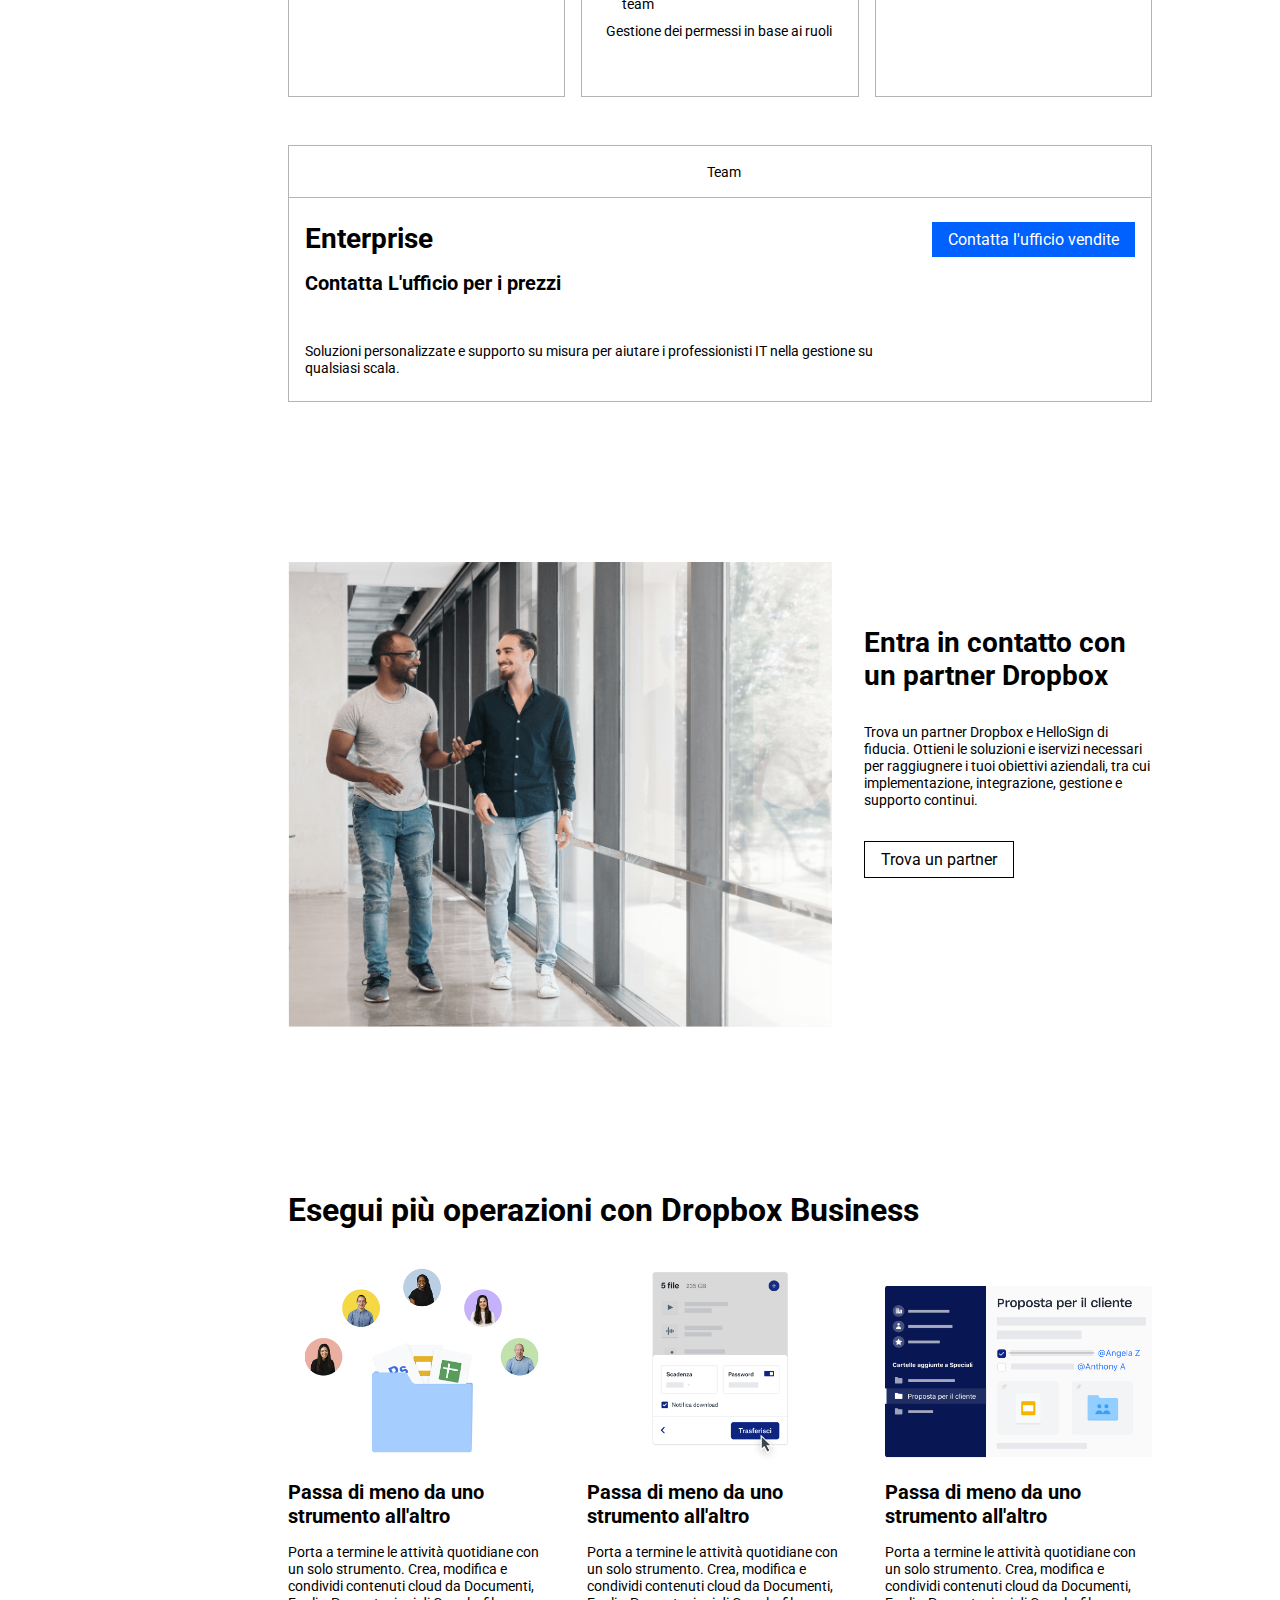
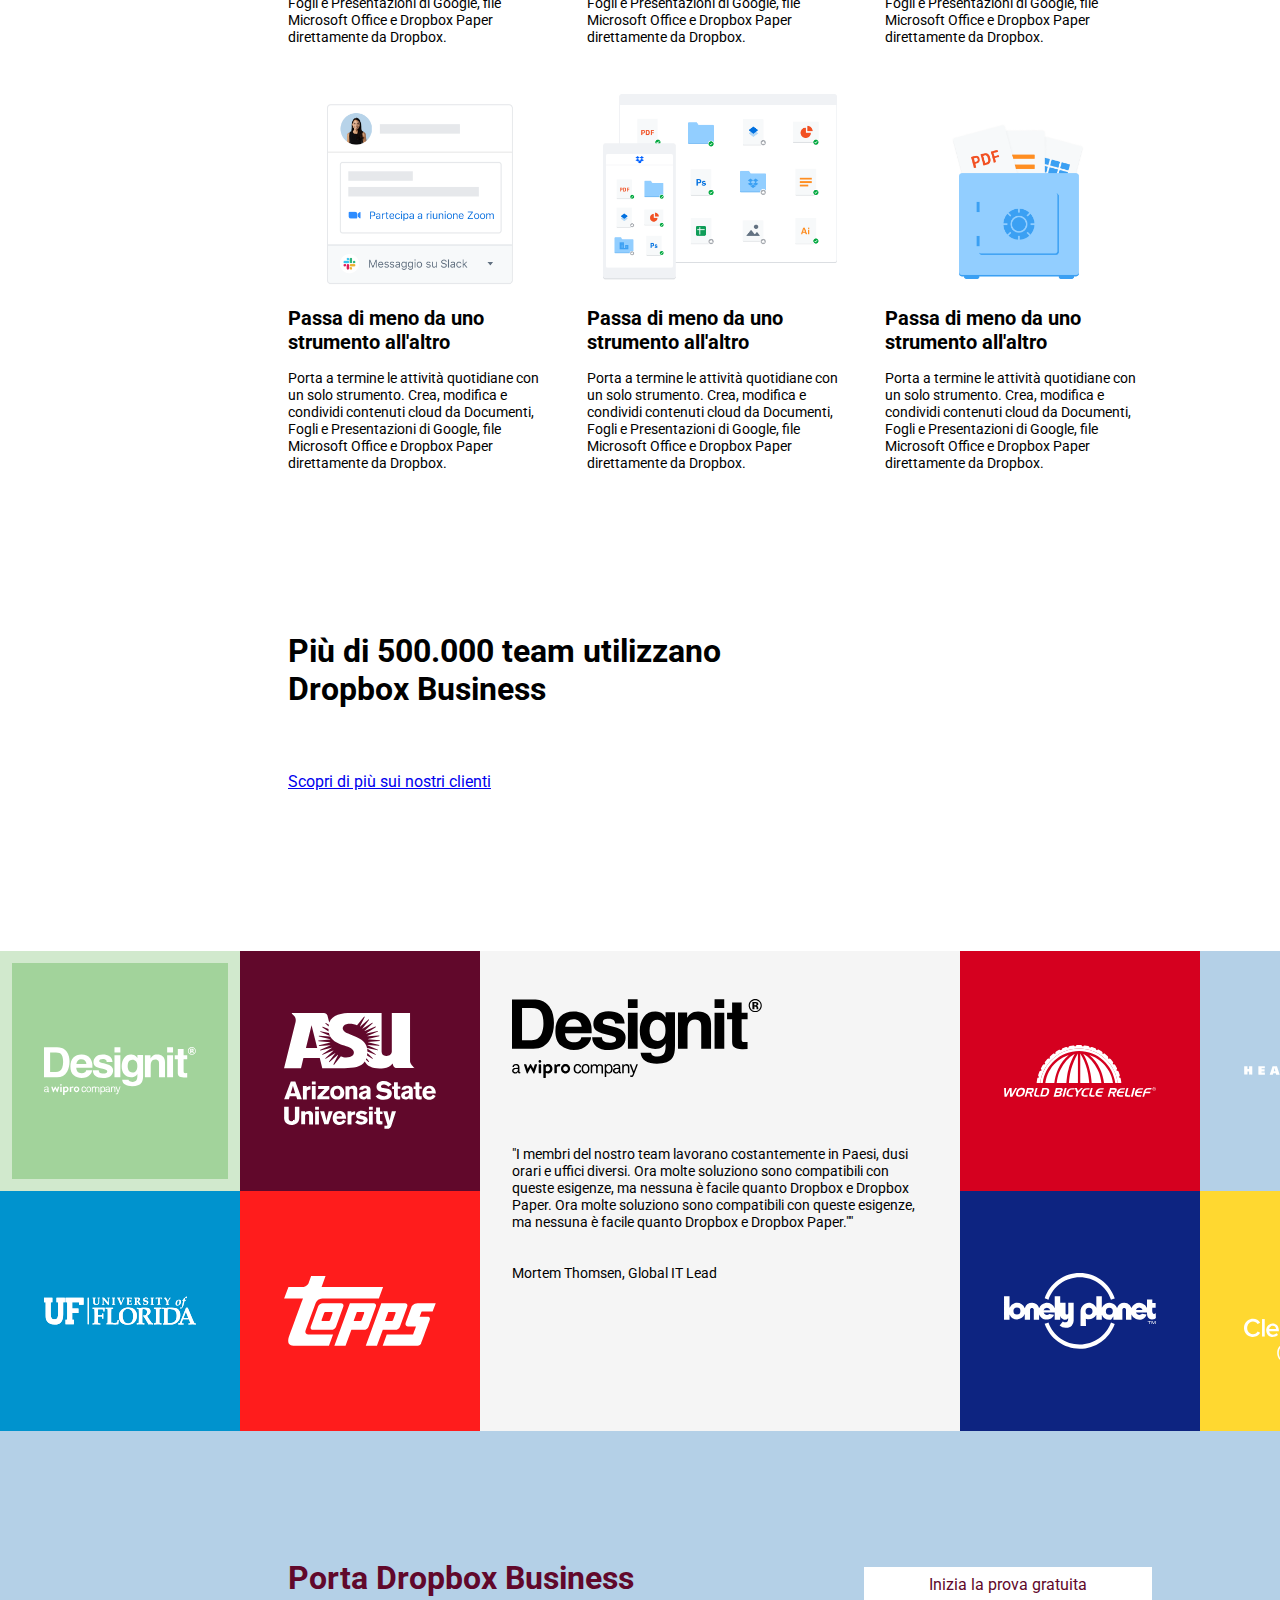
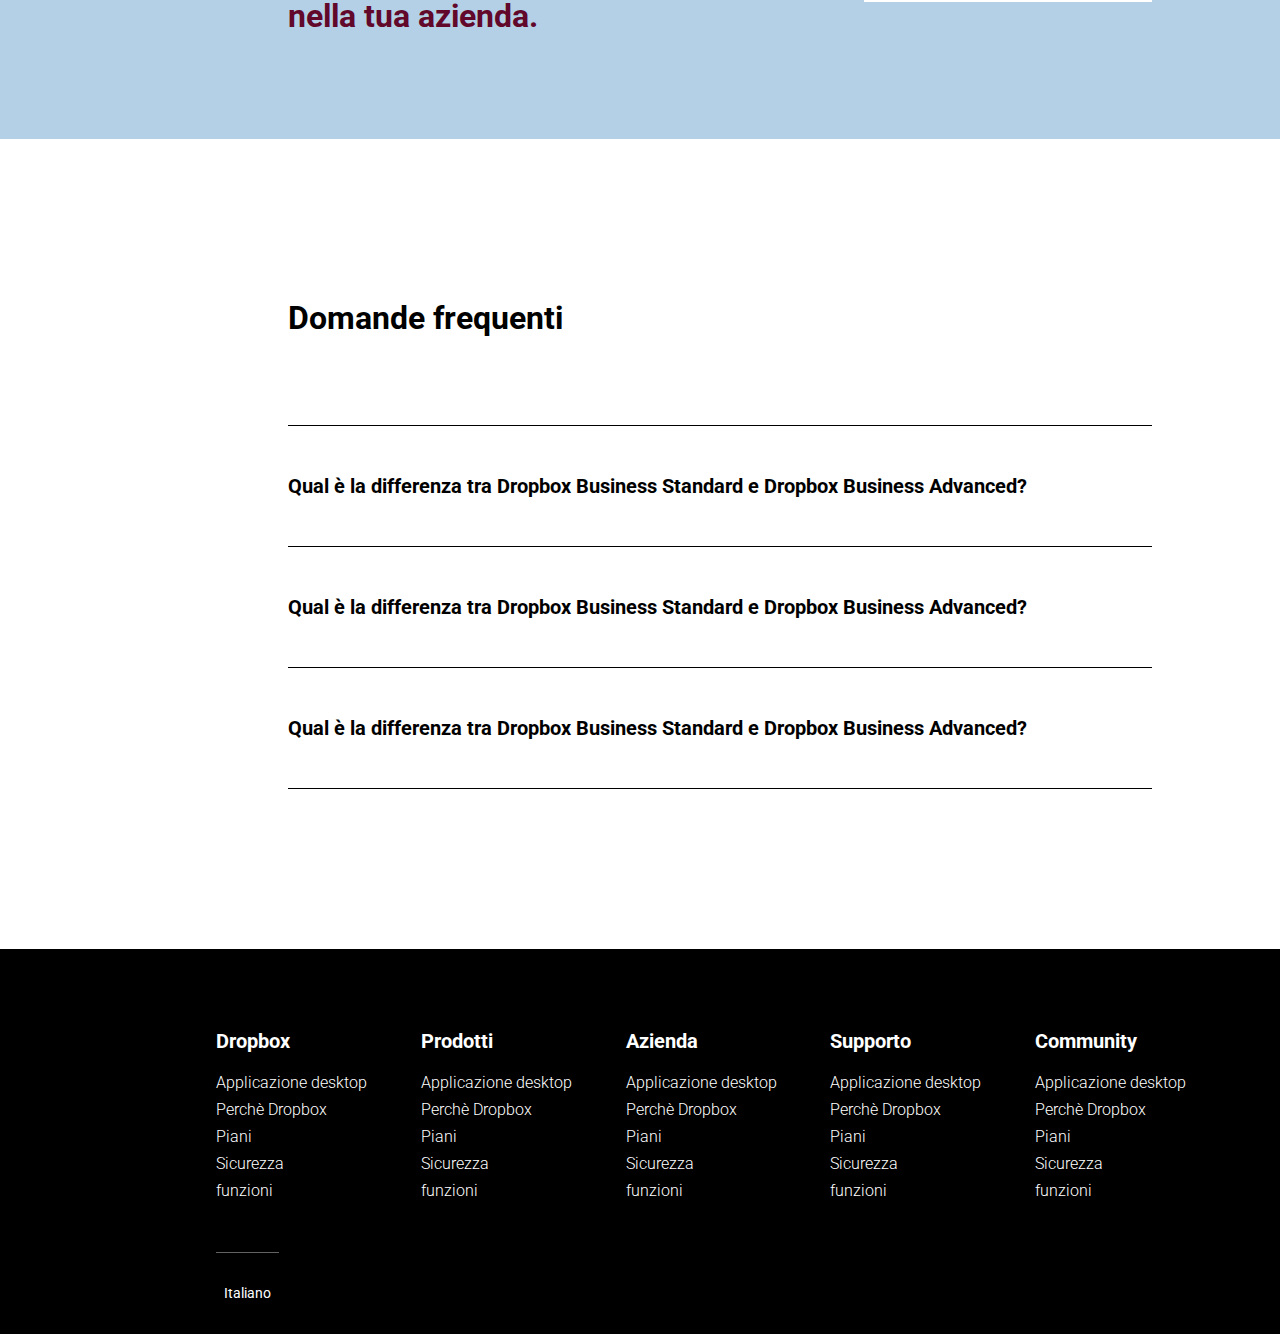
==== commit c472e6c9: "fix style to company partners" ====
--- a/index.html
+++ b/index.html
@@ -482,8 +482,10 @@
         <div class="row">
           <div class="col-4">
             <div class="row">
-              <div class="col-6 des">
-                <img src="./img/designit.svg" alt="" />
+              <div class="col-6 light_des">
+                <div class="des">
+                  <img src="./img/designit.svg" alt=""/>
+                </div>
               </div>
               <div class="col-6 asu">
                 <img src="./img/arizona_state_university.svg" alt="" />
--- a/style.css
+++ b/style.css
@@ -219,6 +219,7 @@
   --bg_prtn-ASU: #61082b;
   --bg_prtn-UFflorida: #0093ce;
   --bg_prtn-Designit: #a2d39b;
+  --bg_prtn-lh_Designit: #D1E9CD;
   --bg_prtn-Designit_lg: #f5f5f5;
   --cl_btn-secondary: #ffffff;
   --cl_btn-primary: #0061ff;
@@ -305,7 +306,7 @@
 
 .icon {
   position: relative;
-  bottom: -4.5rem;
+  bottom: -3rem;
   color: var(--cl-icon);
   font-size: 2rem;
   font-weight: bolder;
@@ -431,7 +432,11 @@
   vertical-align: middle;
 
   .col-6 {
-    padding: 1rem;
+    padding: 0.75rem;
+  }
+
+  .light_des{
+    background-color: var(--bg_prtn-lh_Designit);
   }
 
   img {
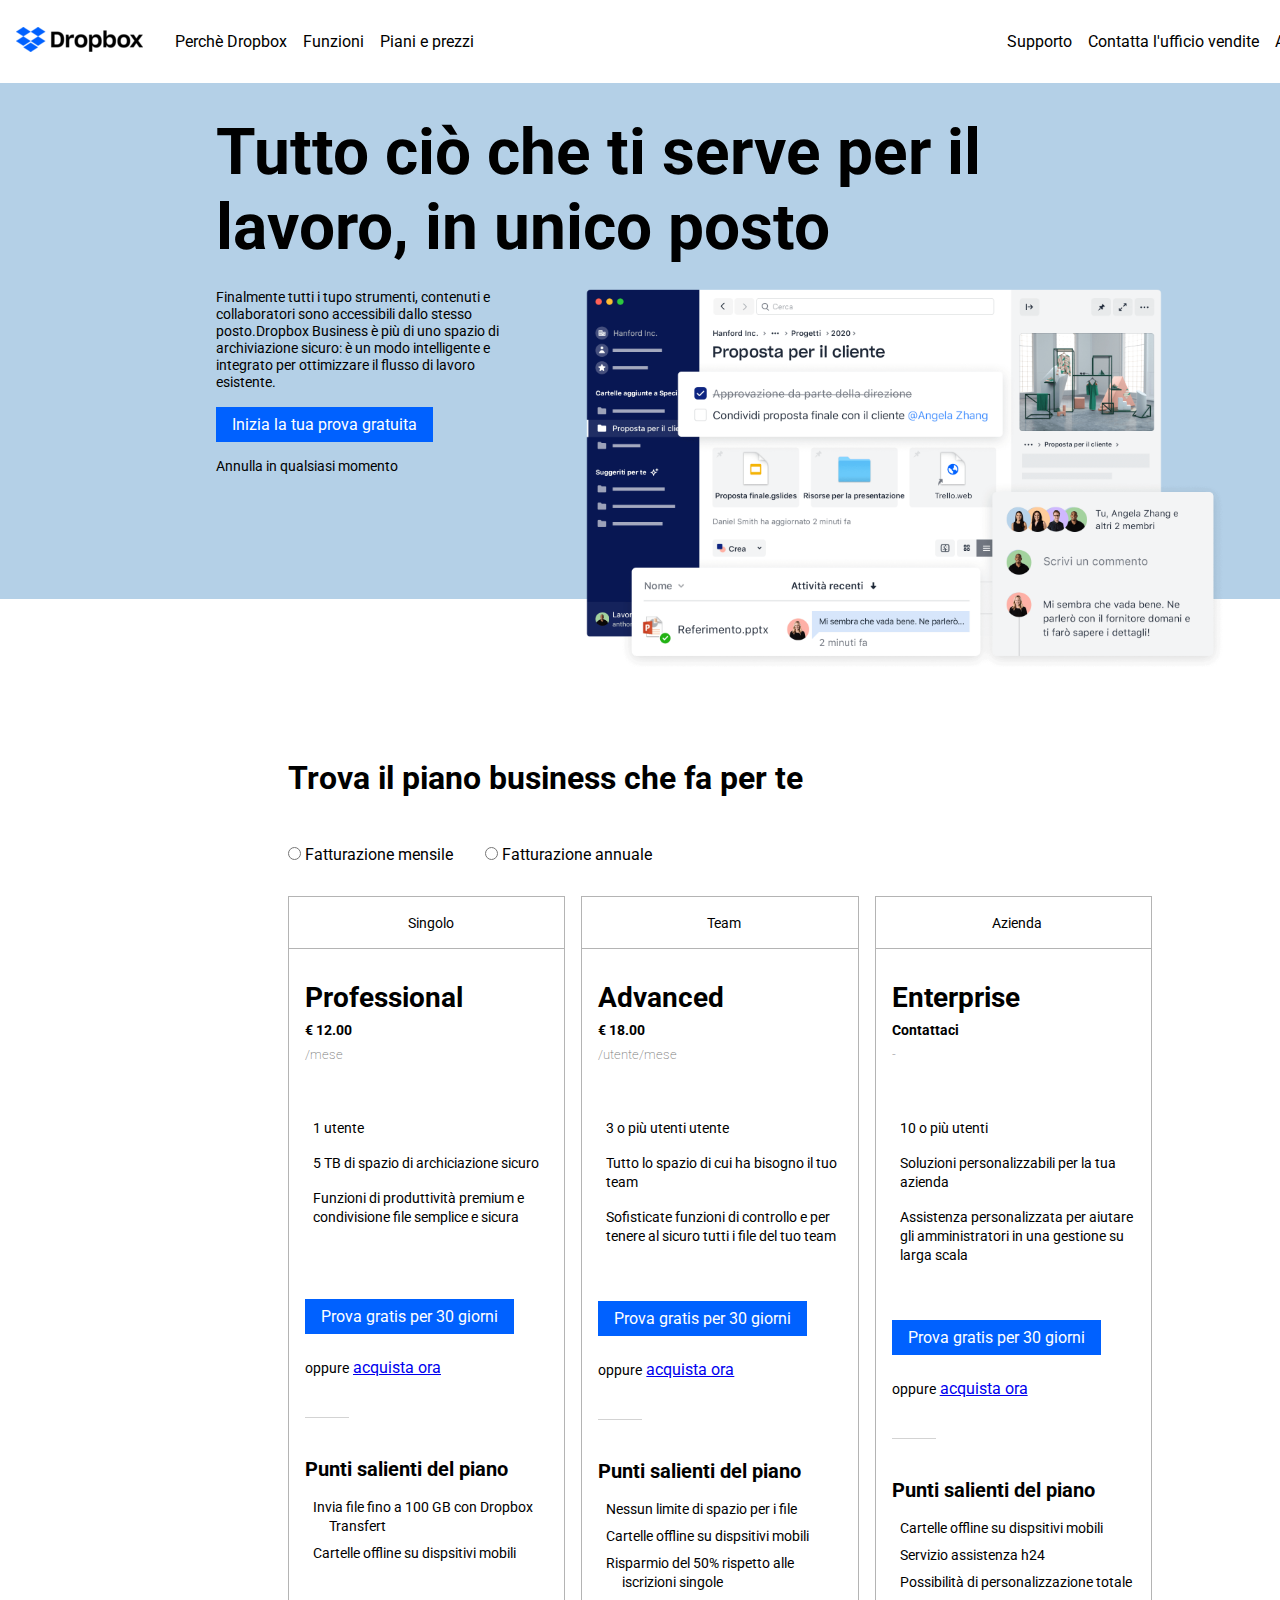
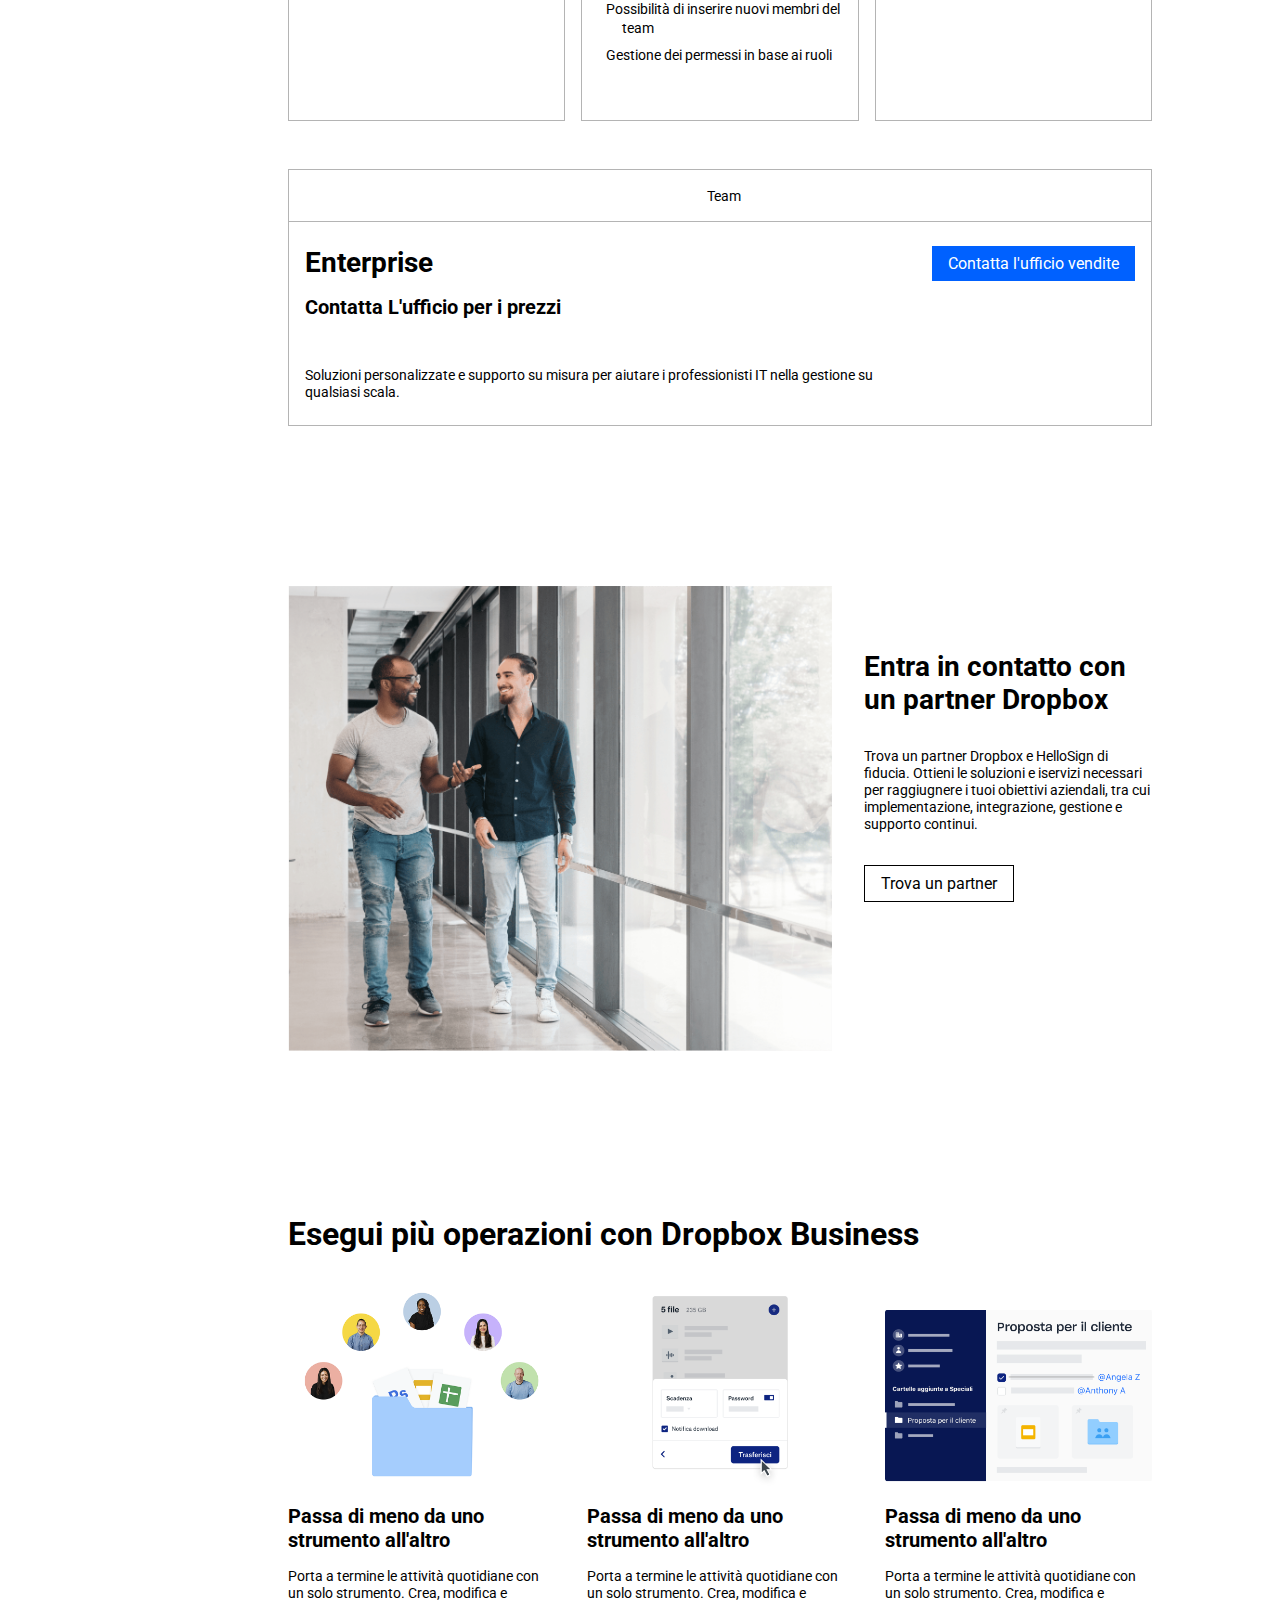
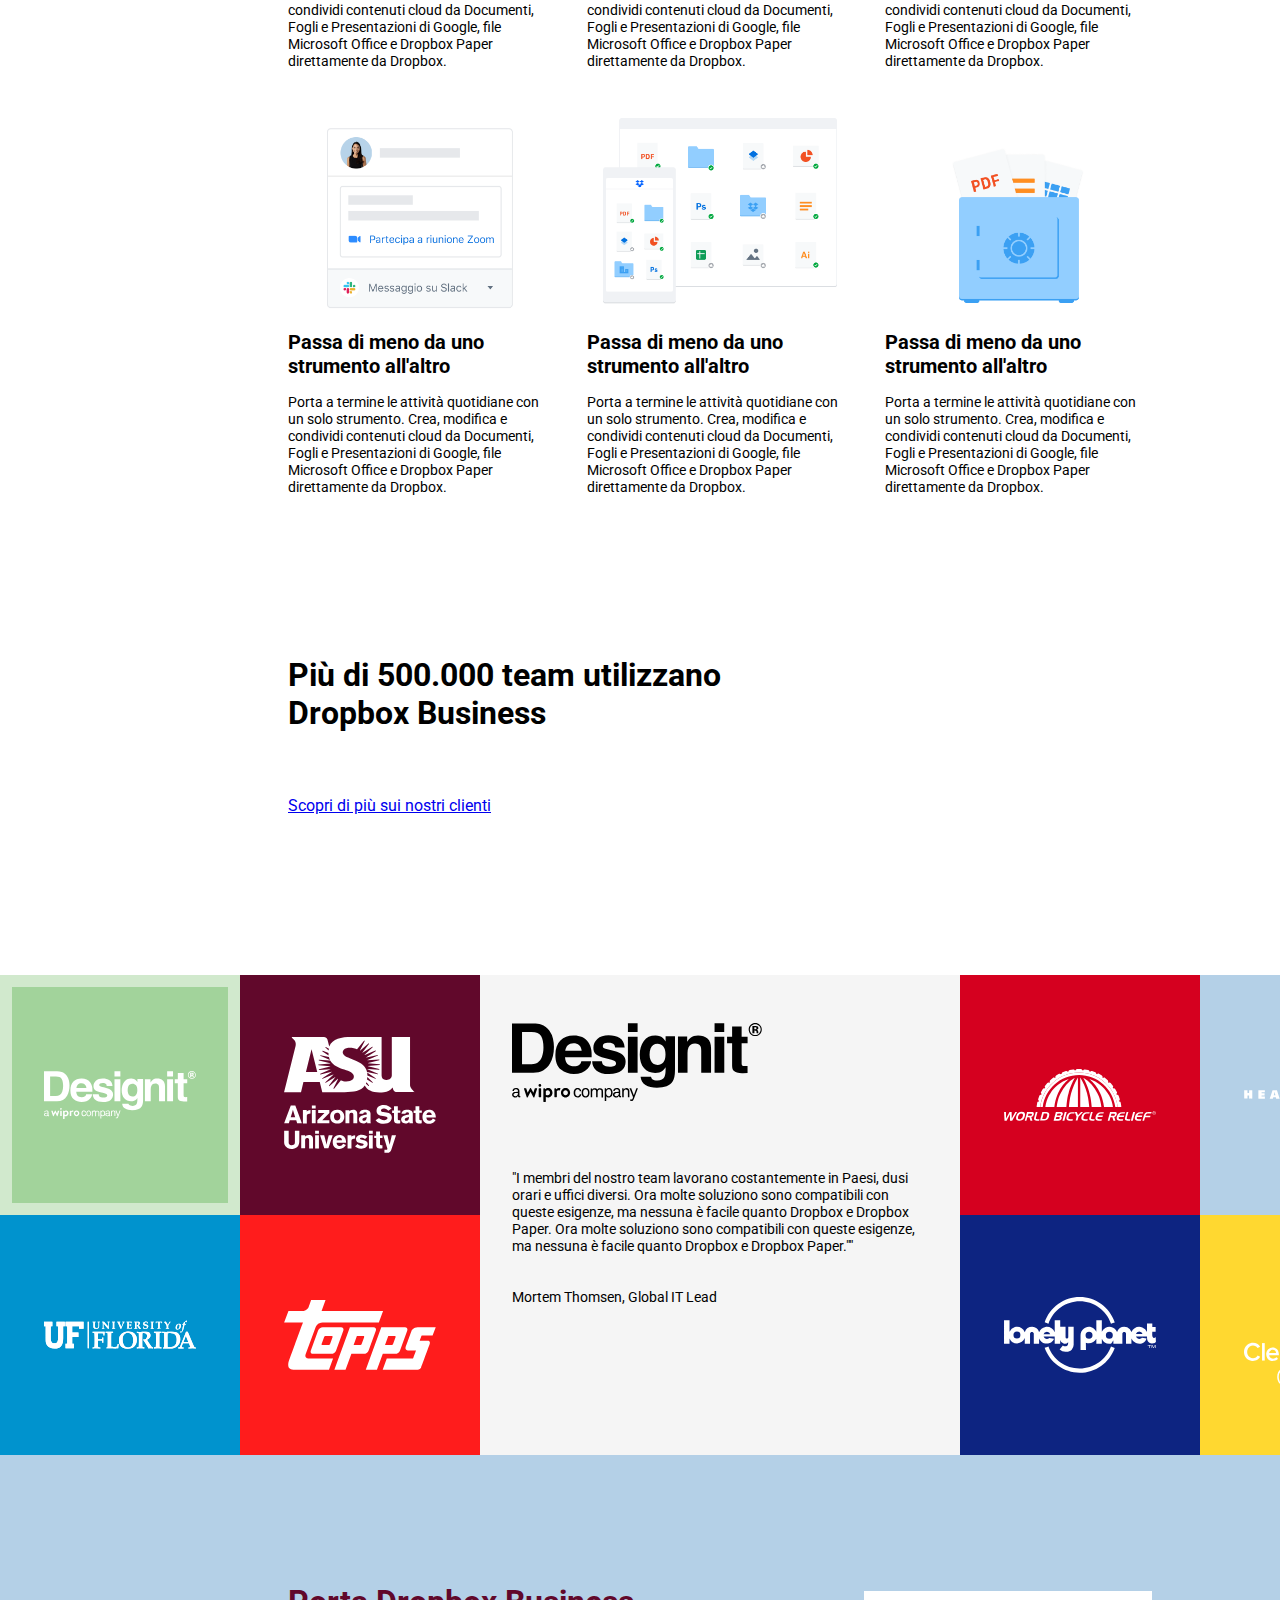
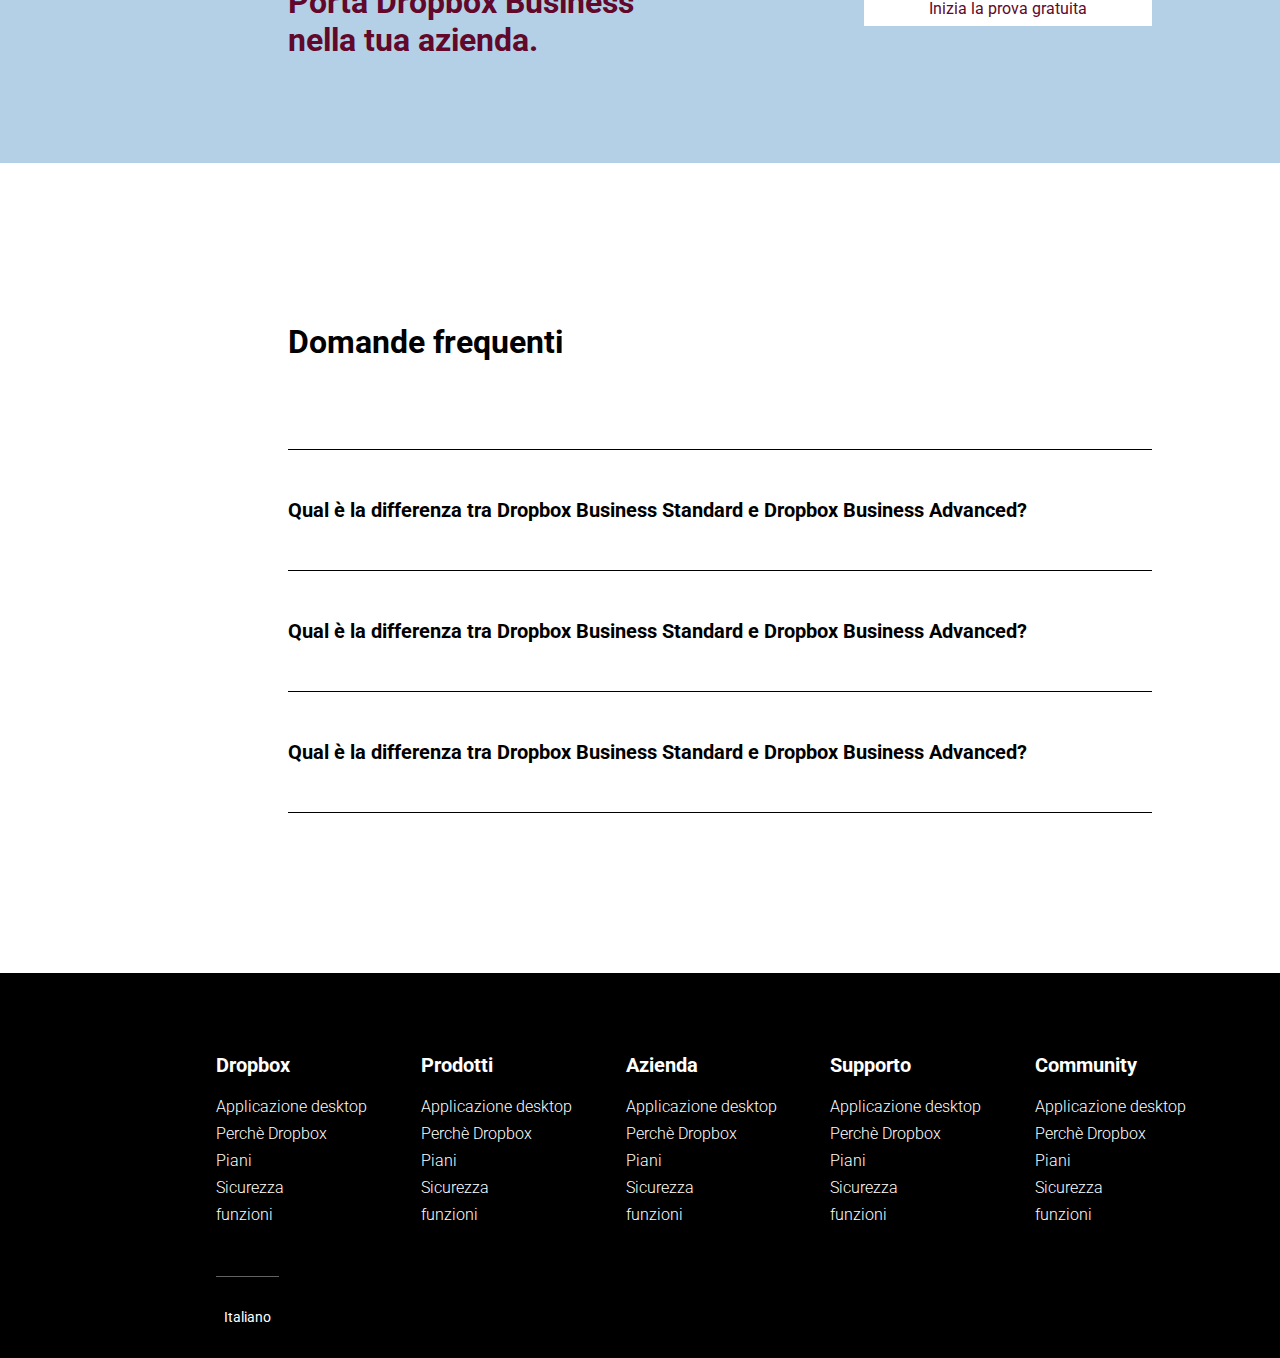
==== commit cb5eebb9: "add bonus assignments" ====
--- a/index.html
+++ b/index.html
@@ -81,7 +81,7 @@
                 <a href="#">Inizia la tua prova gratuita</a>
               </div>
               <span>Annulla in qualsiasi momento</span>
-              <i class="fa-solid fa-arrow-down icon"></i>
+              <a href="#radio_a"><i class="fa-solid fa-arrow-down icon"></i></a>
             </div>
             <!-- /p+cta -->
             <div class="col-8">
@@ -97,7 +97,7 @@
         <div class="container">
           <h2>Trova il piano business che fa per te</h2>
           <!-- /title -->
-          <div class="radio">
+          <div class="radio" id="radio_a">
             <div>
               <input type="radio" name="choice" value="choice1" />
               <label id="choice1">Fatturazione mensile</label>
@@ -156,7 +156,7 @@
                 <!-- /cta -->
                 <div>
                   <span class="border_bottom_shrt">oppure</span>
-                  <a href="#">acquista ora</a></span>
+                  <a href="#">acquista ora</a>
                 </div>      
                 <h4>Punti salienti del piano</h4>
                 <div class="list">
@@ -227,7 +227,7 @@
                 <!-- /cta -->
                 <div>
                   <span class="border_bottom_shrt">oppure</span>
-                  <a href="#">acquista ora</a></span>
+                  <a href="#">acquista ora</a>
                 </div>
 
                 <h4>Punti salienti del piano</h4>
@@ -317,7 +317,7 @@
                 <!-- /cta -->
                 <div>
                   <span class="border_bottom_shrt">oppure</span>
-                  <a href="#">acquista ora</a></span>
+                  <a href="#">acquista ora</a>
                 </div>
 
                 <h4>Punti salienti del piano</h4>
@@ -390,7 +390,7 @@
                 aziendali, tra cui implementazione, integrazione, gestione e
                 supporto continui.
               </p>
-              <div class="button_quaternary">
+              <div class="button_tertiary">
                 <a href="#">Trova un partner</a>
               </div>
             </div>
--- a/style.css
+++ b/style.css
@@ -74,7 +74,7 @@
   }
 }
 
-.button_quaternary {
+.button_tertiary {
   background-color: white;
   padding: 0.5rem 1rem;
   border: 1px solid black;
@@ -240,13 +240,11 @@
     align-items: center;
     flex-direction: row;
     justify-content: space-between;
-    padding: 0.5rem 0;
-    margin-bottom: 0.5rem;
-  }
-}
-
-#left_menu,
-#right_menu {
+
+  }
+}
+
+#left_menu, #right_menu {
   display: flex;
   align-items: center;
   gap: 0.5rem;
@@ -254,9 +252,10 @@
   nav ul {
     display: flex;
     list-style: none;
+    
 
     li {
-      padding: 0.5rem 0;
+      padding: 2rem 0;
     }
 
     li > a {
@@ -269,10 +268,15 @@
 
 #left_menu {
   justify-content: flex-start;
+  align-items: center;
   padding-left: 1rem;
 
   #logo {
     margin-right: 1rem;
+
+    img{
+      padding: 1.5rem 0;
+    }
   }
 }
 
@@ -283,11 +287,6 @@
   .start {
     margin-left: 1rem;
   }
-}
-
-/* hover nav */
-nav li:hover {
-  border-bottom: 1px solid #00000081;
 }
 
 /* #endregion header */
@@ -569,20 +568,6 @@
     }
   }
 
-  /* hover */
-  .hov, .row_answer{
-    display: none;
-  }
-
-  .accordion:hover{
-    .fa-chevron-up, .row_answer{
-      display: inline-block;
-    }
-    .fa-chevron-down{
-      display: none;
-    }
-  }
-
 /* #endregion accordion */
 
 /* #endregion main*/
@@ -632,4 +617,39 @@
       }
     }
   }
-/* #endregion footer */+/* #endregion footer */
+
+/* #region bonus */
+
+  /* hover accordion */
+  .hov, .row_answer{
+    display: none;
+  }
+
+  .accordion:hover{
+    .fa-chevron-up, .row_answer{
+      display: inline-block;
+    }
+    .fa-chevron-down{
+      display: none;
+    }
+  }
+
+  /* hover nav */
+  nav li:hover {
+  border-bottom: 2px solid #000000;
+  }
+
+  /* button bonus */
+  .button_primary:hover , .button_secondary:hover{
+    filter: brightness(1.1);
+  }
+
+  .button_tertiary:hover{
+    background-color: var(--bg-tertiary);
+    border: none;
+    a{
+      color: var(--cl_txt-secondary);
+    }
+  }
+/* #endregion bonus */